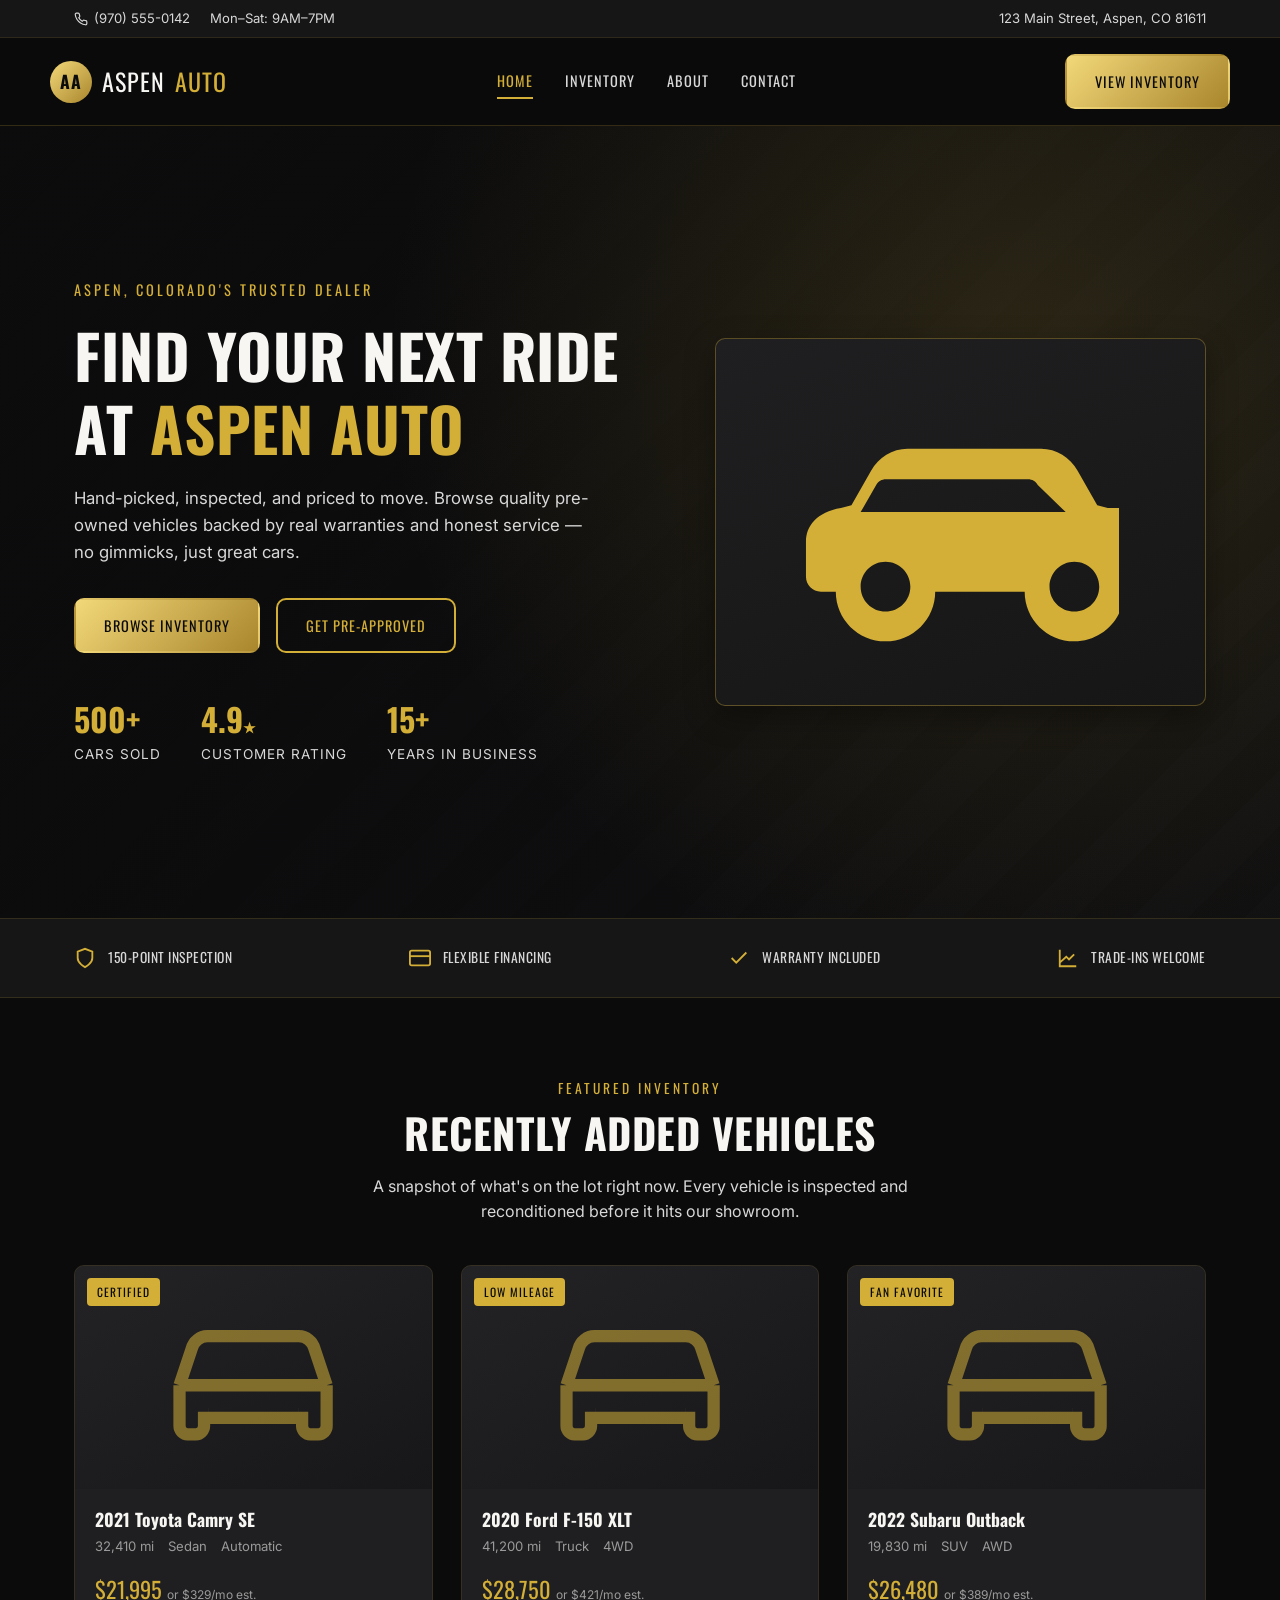
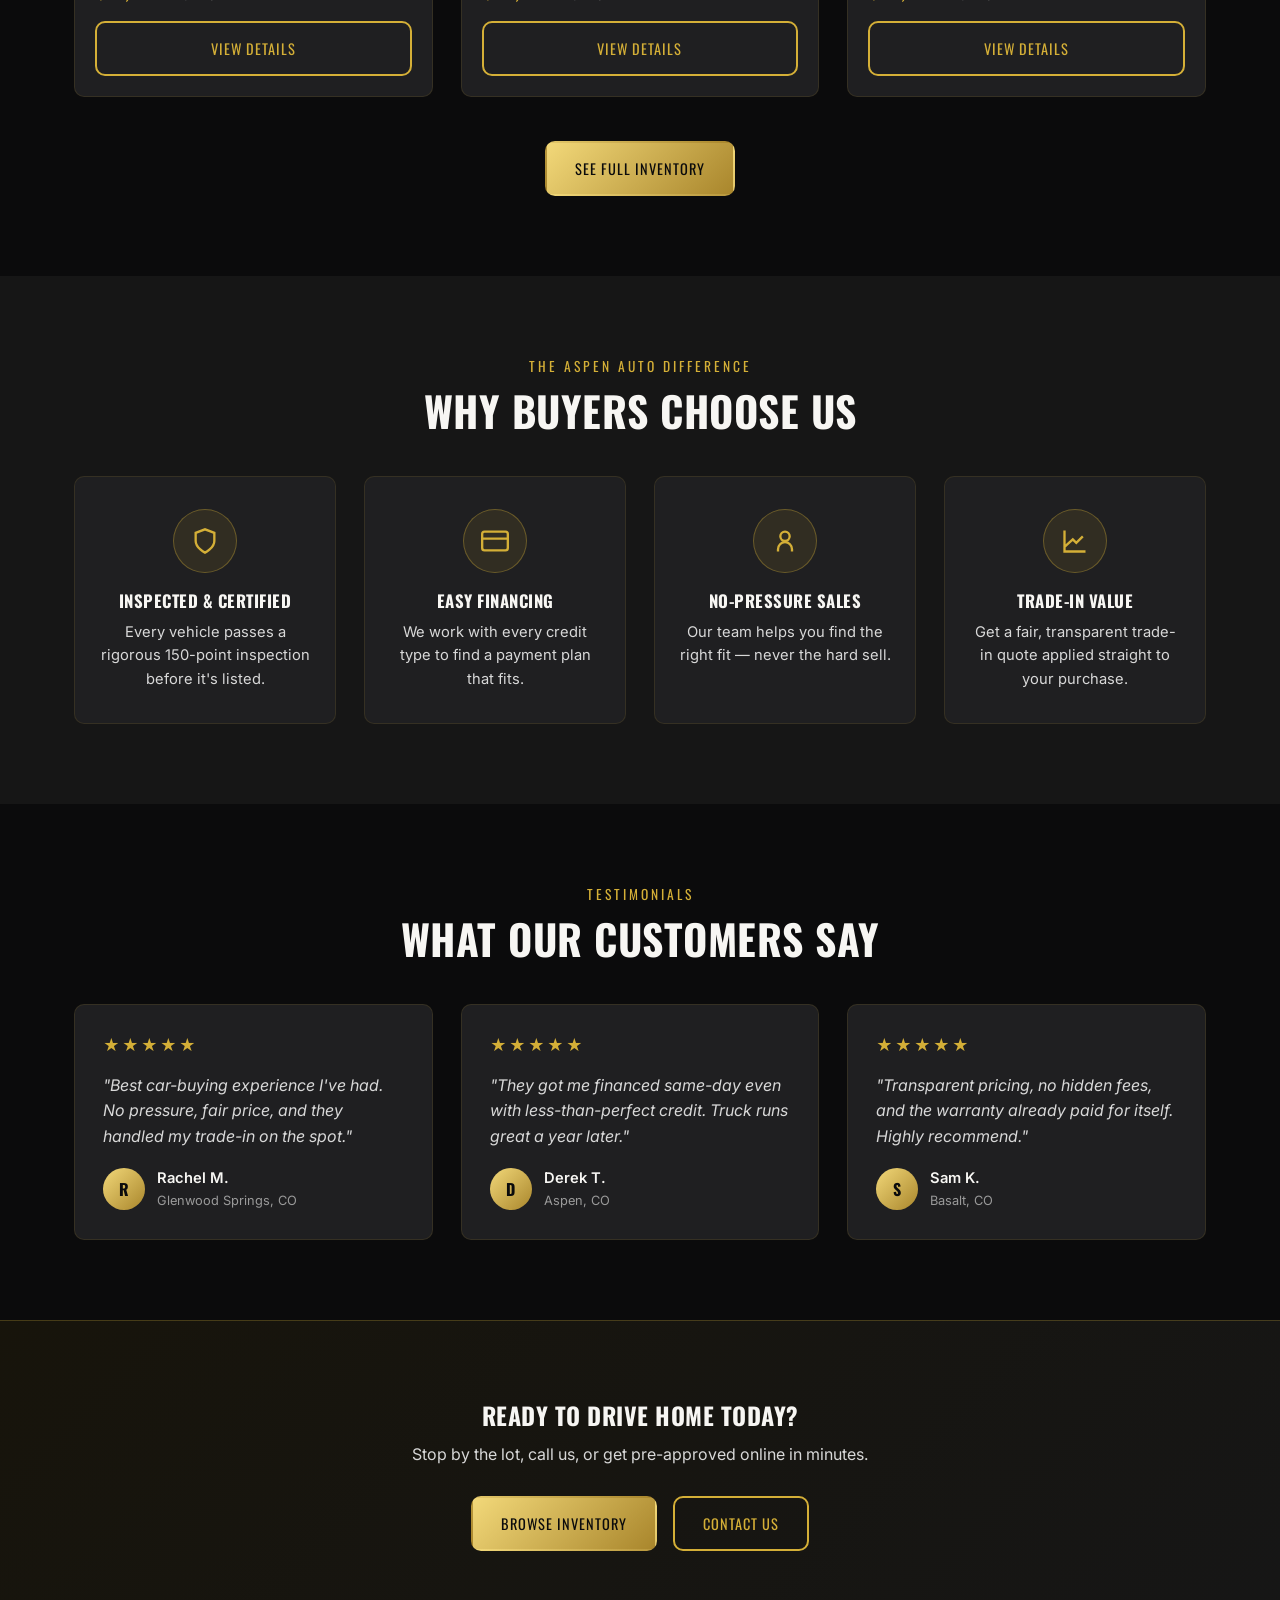
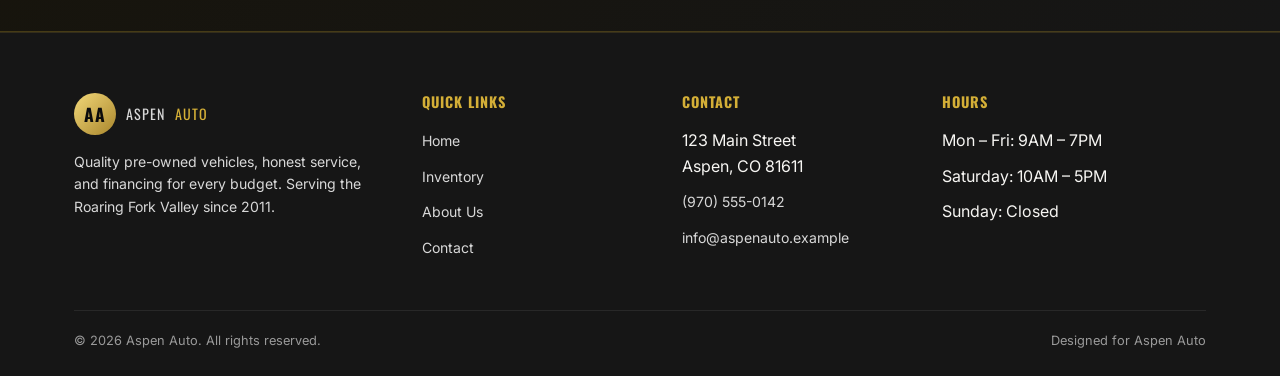
==== index.html @ 41bcc07f "Add Aspen Auto dealership website (black & gold theme) Static multi-page site (Home, Inventory, Abou" ====
<!DOCTYPE html>
<html lang="en">
<head>
  <meta charset="UTF-8">
  <meta name="viewport" content="width=device-width, initial-scale=1.0">
  <title>Aspen Auto | Quality Pre-Owned Vehicles</title>
  <meta name="description" content="Aspen Auto is your trusted source for quality pre-owned vehicles. Browse our inventory, get financed, and drive home today.">
  <link rel="preconnect" href="https://fonts.googleapis.com">
  <link href="https://fonts.googleapis.com/css2?family=Oswald:wght@500;600;700&family=Inter:wght@400;500;600&display=swap" rel="stylesheet">
  <link rel="stylesheet" href="css/style.css">
</head>
<body>

  <header class="site-header">
    <div class="top-bar">
      <div class="container">
        <div class="top-bar-links">
          <a href="tel:19705550142">
            <svg width="14" height="14" viewBox="0 0 24 24" fill="none" stroke="currentColor" stroke-width="2"><path d="M22 16.92v3a2 2 0 0 1-2.18 2 19.79 19.79 0 0 1-8.63-3.07 19.5 19.5 0 0 1-6-6 19.79 19.79 0 0 1-3.07-8.67A2 2 0 0 1 4.11 2h3a2 2 0 0 1 2 1.72c.127.96.361 1.903.7 2.81a2 2 0 0 1-.45 2.11L8.09 9.91a16 16 0 0 0 6 6l1.27-1.27a2 2 0 0 1 2.11-.45c.907.339 1.85.573 2.81.7A2 2 0 0 1 22 16.92z"/></svg>
            (970) 555-0142
          </a>
          <span>Mon–Sat: 9AM–7PM</span>
        </div>
        <div class="top-bar-links">
          <span>123 Main Street, Aspen, CO 81611</span>
        </div>
      </div>
    </div>

    <nav class="navbar container">
      <a href="index.html" class="logo">
        <span class="mark">AA</span>
        Aspen <span class="accent">Auto</span>
      </a>
      <ul class="nav-links">
        <li><a href="index.html">Home</a></li>
        <li><a href="inventory.html">Inventory</a></li>
        <li><a href="about.html">About</a></li>
        <li><a href="contact.html">Contact</a></li>
      </ul>
      <div class="nav-cta">
        <a href="inventory.html" class="btn btn-primary">View Inventory</a>
        <button class="nav-toggle" aria-label="Toggle navigation">
          <span></span><span></span><span></span>
        </button>
      </div>
    </nav>
  </header>

  <main>
    <!-- Hero -->
    <section class="hero">
      <div class="container">
        <div class="hero-copy">
          <span class="hero-eyebrow">Aspen, Colorado's Trusted Dealer</span>
          <h1>Find Your Next Ride <br>at <span class="accent">Aspen Auto</span></h1>
          <p>Hand-picked, inspected, and priced to move. Browse quality pre-owned vehicles backed by real warranties and honest service &mdash; no gimmicks, just great cars.</p>
          <div class="hero-actions">
            <a href="inventory.html" class="btn btn-primary">Browse Inventory</a>
            <a href="contact.html" class="btn btn-outline">Get Pre-Approved</a>
          </div>
          <div class="hero-stats">
            <div><strong>500+</strong><span>Cars Sold</span></div>
            <div><strong>4.9<span style="color:var(--gold)">&#9733;</span></strong><span>Customer Rating</span></div>
            <div><strong>15+</strong><span>Years in Business</span></div>
          </div>
        </div>
        <div class="hero-visual">
          <svg viewBox="0 0 512 512" fill="none" xmlns="http://www.w3.org/2000/svg">
            <path fill="currentColor" d="M493.7 233.5l-16.9-4.7-31.6-55.3C433.3 152.2 411 138 386.4 138H171.6c-24.6 0-46.9 14.2-58.8 35.5l-31.6 55.3-16.9 4.7C25.6 240 8 262.1 8 288v56c0 13.3 10.7 24 24 24h24c0 44.2 35.8 80 80 80s80-35.8 80-80h144c0 44.2 35.8 80 80 80s80-35.8 80-80h24c13.3 0 24-10.7 24-24v-56c0-25.9-17.6-48-42.3-54.5zM136 400c-22.1 0-40-17.9-40-40s17.9-40 40-40 40 17.9 40 40-17.9 40-40 40zm304 0c-22.1 0-40-17.9-40-40s17.9-40 40-40 40 17.9 40 40-17.9 40-40 40zm-14-160H96l25-43.8c3.2-5.6 9.1-9.1 15.6-9.1h228.9c6.5 0 12.4 3.5 15.6 9.1L426 240h0z"/>
          </svg>
        </div>
      </div>
    </section>

    <!-- Trust strip -->
    <div class="trust-strip">
      <div class="container">
        <div class="trust-item">
          <svg viewBox="0 0 24 24" fill="none" stroke="currentColor" stroke-width="2"><path d="M12 22s8-4 8-10V5l-8-3-8 3v7c0 6 8 10 8 10z"/></svg>
          150-Point Inspection
        </div>
        <div class="trust-item">
          <svg viewBox="0 0 24 24" fill="none" stroke="currentColor" stroke-width="2"><rect x="1" y="4" width="22" height="16" rx="2"/><line x1="1" y1="10" x2="23" y2="10"/></svg>
          Flexible Financing
        </div>
        <div class="trust-item">
          <svg viewBox="0 0 24 24" fill="none" stroke="currentColor" stroke-width="2"><path d="M20 6L9 17l-5-5"/></svg>
          Warranty Included
        </div>
        <div class="trust-item">
          <svg viewBox="0 0 24 24" fill="none" stroke="currentColor" stroke-width="2"><path d="M3 3v18h18M18.7 8l-5.6 5.6-3-3L3 17"/></svg>
          Trade-Ins Welcome
        </div>
      </div>
    </div>

    <!-- Featured Vehicles -->
    <section>
      <div class="container">
        <div class="section-header">
          <span class="section-label">Featured Inventory</span>
          <h2 class="section-heading">Recently Added Vehicles</h2>
          <p class="section-sub" style="margin-left:auto;margin-right:auto;">A snapshot of what's on the lot right now. Every vehicle is inspected and reconditioned before it hits our showroom.</p>
        </div>

        <div class="grid grid-3">
          <div class="card">
            <div class="vehicle-photo">
              <span class="badge">Certified</span>
              <svg viewBox="0 0 24 24" fill="none" stroke="currentColor" stroke-width="1.5"><path d="M3 13l1.5-4.5A2 2 0 0 1 6.4 7h11.2a2 2 0 0 1 1.9 1.5L21 13M3 13v5a1 1 0 0 0 1 1h1a1 1 0 0 0 1-1v-1h12v1a1 1 0 0 0 1 1h1a1 1 0 0 0 1-1v-5M3 13h18M6.5 16.5h.01M17.5 16.5h.01"/></svg>
            </div>
            <div class="vehicle-info">
              <h3>2021 Toyota Camry SE</h3>
              <div class="vehicle-meta"><span>32,410 mi</span><span>Sedan</span><span>Automatic</span></div>
              <div class="vehicle-price">$21,995 <span>or $329/mo est.</span></div>
              <a href="inventory.html" class="btn btn-outline btn-block">View Details</a>
            </div>
          </div>

          <div class="card">
            <div class="vehicle-photo">
              <span class="badge">Low Mileage</span>
              <svg viewBox="0 0 24 24" fill="none" stroke="currentColor" stroke-width="1.5"><path d="M3 13l1.5-4.5A2 2 0 0 1 6.4 7h11.2a2 2 0 0 1 1.9 1.5L21 13M3 13v5a1 1 0 0 0 1 1h1a1 1 0 0 0 1-1v-1h12v1a1 1 0 0 0 1 1h1a1 1 0 0 0 1-1v-5M3 13h18M6.5 16.5h.01M17.5 16.5h.01"/></svg>
            </div>
            <div class="vehicle-info">
              <h3>2020 Ford F-150 XLT</h3>
              <div class="vehicle-meta"><span>41,200 mi</span><span>Truck</span><span>4WD</span></div>
              <div class="vehicle-price">$28,750 <span>or $421/mo est.</span></div>
              <a href="inventory.html" class="btn btn-outline btn-block">View Details</a>
            </div>
          </div>

          <div class="card">
            <div class="vehicle-photo">
              <span class="badge">Fan Favorite</span>
              <svg viewBox="0 0 24 24" fill="none" stroke="currentColor" stroke-width="1.5"><path d="M3 13l1.5-4.5A2 2 0 0 1 6.4 7h11.2a2 2 0 0 1 1.9 1.5L21 13M3 13v5a1 1 0 0 0 1 1h1a1 1 0 0 0 1-1v-1h12v1a1 1 0 0 0 1 1h1a1 1 0 0 0 1-1v-5M3 13h18M6.5 16.5h.01M17.5 16.5h.01"/></svg>
            </div>
            <div class="vehicle-info">
              <h3>2022 Subaru Outback</h3>
              <div class="vehicle-meta"><span>19,830 mi</span><span>SUV</span><span>AWD</span></div>
              <div class="vehicle-price">$26,480 <span>or $389/mo est.</span></div>
              <a href="inventory.html" class="btn btn-outline btn-block">View Details</a>
            </div>
          </div>
        </div>

        <div style="text-align:center; margin-top:44px;">
          <a href="inventory.html" class="btn btn-primary">See Full Inventory</a>
        </div>
      </div>
    </section>

    <!-- Why choose us -->
    <section class="bg-alt">
      <div class="container">
        <div class="section-header">
          <span class="section-label">The Aspen Auto Difference</span>
          <h2 class="section-heading">Why Buyers Choose Us</h2>
        </div>

        <div class="grid grid-4">
          <div class="card feature-card">
            <div class="feature-icon">
              <svg viewBox="0 0 24 24" fill="none" stroke="currentColor" stroke-width="2"><path d="M12 22s8-4 8-10V5l-8-3-8 3v7c0 6 8 10 8 10z"/></svg>
            </div>
            <h3>Inspected &amp; Certified</h3>
            <p>Every vehicle passes a rigorous 150-point inspection before it's listed.</p>
          </div>
          <div class="card feature-card">
            <div class="feature-icon">
              <svg viewBox="0 0 24 24" fill="none" stroke="currentColor" stroke-width="2"><rect x="1" y="4" width="22" height="16" rx="2"/><line x1="1" y1="10" x2="23" y2="10"/></svg>
            </div>
            <h3>Easy Financing</h3>
            <p>We work with every credit type to find a payment plan that fits.</p>
          </div>
          <div class="card feature-card">
            <div class="feature-icon">
              <svg viewBox="0 0 24 24" fill="none" stroke="currentColor" stroke-width="2"><circle cx="12" cy="8" r="4"/><path d="M6 21v-2a6 6 0 0 1 12 0v2"/></svg>
            </div>
            <h3>No-Pressure Sales</h3>
            <p>Our team helps you find the right fit &mdash; never the hard sell.</p>
          </div>
          <div class="card feature-card">
            <div class="feature-icon">
              <svg viewBox="0 0 24 24" fill="none" stroke="currentColor" stroke-width="2"><path d="M3 3v18h18M18.7 8l-5.6 5.6-3-3L3 17"/></svg>
            </div>
            <h3>Trade-In Value</h3>
            <p>Get a fair, transparent trade-in quote applied straight to your purchase.</p>
          </div>
        </div>
      </div>
    </section>

    <!-- Testimonials -->
    <section>
      <div class="container">
        <div class="section-header">
          <span class="section-label">Testimonials</span>
          <h2 class="section-heading">What Our Customers Say</h2>
        </div>

        <div class="grid grid-3">
          <div class="card testimonial-card">
            <div class="stars">&#9733;&#9733;&#9733;&#9733;&#9733;</div>
            <p class="quote">"Best car-buying experience I've had. No pressure, fair price, and they handled my trade-in on the spot."</p>
            <div class="testimonial-author">
              <div class="author-avatar">R</div>
              <div><div class="author-name">Rachel M.</div><div class="author-role">Glenwood Springs, CO</div></div>
            </div>
          </div>
          <div class="card testimonial-card">
            <div class="stars">&#9733;&#9733;&#9733;&#9733;&#9733;</div>
            <p class="quote">"They got me financed same-day even with less-than-perfect credit. Truck runs great a year later."</p>
            <div class="testimonial-author">
              <div class="author-avatar">D</div>
              <div><div class="author-name">Derek T.</div><div class="author-role">Aspen, CO</div></div>
            </div>
          </div>
          <div class="card testimonial-card">
            <div class="stars">&#9733;&#9733;&#9733;&#9733;&#9733;</div>
            <p class="quote">"Transparent pricing, no hidden fees, and the warranty already paid for itself. Highly recommend."</p>
            <div class="testimonial-author">
              <div class="author-avatar">S</div>
              <div><div class="author-name">Sam K.</div><div class="author-role">Basalt, CO</div></div>
            </div>
          </div>
        </div>
      </div>
    </section>

    <!-- CTA banner -->
    <section class="cta-banner">
      <div class="container">
        <h2>Ready to Drive Home Today?</h2>
        <p>Stop by the lot, call us, or get pre-approved online in minutes.</p>
        <div class="cta-actions">
          <a href="inventory.html" class="btn btn-primary">Browse Inventory</a>
          <a href="contact.html" class="btn btn-outline">Contact Us</a>
        </div>
      </div>
    </section>
  </main>

  <footer class="site-footer">
    <div class="container">
      <div class="footer-grid">
        <div class="footer-col">
          <a href="index.html" class="logo" style="margin-bottom:16px;">
            <span class="mark">AA</span> Aspen <span class="accent">Auto</span>
          </a>
          <p>Quality pre-owned vehicles, honest service, and financing for every budget. Serving the Roaring Fork Valley since 2011.</p>
        </div>
        <div class="footer-col">
          <h4>Quick Links</h4>
          <ul>
            <li><a href="index.html">Home</a></li>
            <li><a href="inventory.html">Inventory</a></li>
            <li><a href="about.html">About Us</a></li>
            <li><a href="contact.html">Contact</a></li>
          </ul>
        </div>
        <div class="footer-col">
          <h4>Contact</h4>
          <ul>
            <li>123 Main Street<br>Aspen, CO 81611</li>
            <li><a href="tel:19705550142">(970) 555-0142</a></li>
            <li><a href="mailto:info@aspenauto.example">info@aspenauto.example</a></li>
          </ul>
        </div>
        <div class="footer-col">
          <h4>Hours</h4>
          <ul>
            <li>Mon &ndash; Fri: 9AM &ndash; 7PM</li>
            <li>Saturday: 10AM &ndash; 5PM</li>
            <li>Sunday: Closed</li>
          </ul>
        </div>
      </div>
      <div class="footer-bottom">
        <span>&copy; <span id="year"></span> Aspen Auto. All rights reserved.</span>
        <span>Designed for Aspen Auto</span>
      </div>
    </div>
  </footer>

  <script src="js/main.js"></script>
</body>
</html>
---- css/style.css ----
/* ===== Aspen Auto — Global Styles ===== */

:root {
  --black: #0b0b0c;
  --black-soft: #161616;
  --charcoal: #1f1f21;
  --gold: #d4af37;
  --gold-light: #f2d879;
  --gold-dark: #a9862c;
  --white: #f7f6f3;
  --gray: #9a9a9a;
  --gray-light: #d8d8d8;
  --success: #3fae5c;
  --danger: #d9534f;
  --radius: 10px;
  --shadow: 0 10px 30px rgba(0, 0, 0, 0.35);
  --max-width: 1180px;
  --font-heading: 'Oswald', 'Arial Narrow', sans-serif;
  --font-body: 'Inter', 'Segoe UI', Arial, sans-serif;
}

* { box-sizing: border-box; margin: 0; padding: 0; }

html { scroll-behavior: smooth; }

body {
  font-family: var(--font-body);
  background: var(--black);
  color: var(--white);
  line-height: 1.6;
  overflow-x: hidden;
}

img { max-width: 100%; display: block; }

a { color: inherit; text-decoration: none; }

ul { list-style: none; }

.container {
  width: 100%;
  max-width: var(--max-width);
  margin: 0 auto;
  padding: 0 24px;
}

h1, h2, h3, h4 {
  font-family: var(--font-heading);
  text-transform: uppercase;
  letter-spacing: 0.5px;
  line-height: 1.2;
}

.section-label {
  color: var(--gold);
  font-family: var(--font-heading);
  letter-spacing: 3px;
  text-transform: uppercase;
  font-size: 0.85rem;
  display: block;
  margin-bottom: 8px;
}

.section-heading {
  font-size: clamp(1.8rem, 3.5vw, 2.6rem);
  margin-bottom: 16px;
}

.section-sub {
  color: var(--gray-light);
  max-width: 640px;
  margin-bottom: 40px;
}

.section-header {
  text-align: center;
  margin: 0 auto 40px;
}

.section-header .section-sub { margin-left: auto; margin-right: auto; }

section { padding: 80px 0; }

.bg-alt { background: var(--black-soft); }

/* ===== Buttons ===== */

.btn {
  display: inline-flex;
  align-items: center;
  justify-content: center;
  gap: 8px;
  padding: 14px 28px;
  border-radius: var(--radius);
  font-family: var(--font-heading);
  font-size: 0.9rem;
  letter-spacing: 1px;
  text-transform: uppercase;
  border: 2px solid transparent;
  cursor: pointer;
  transition: all 0.25s ease;
}

.btn-primary {
  background: linear-gradient(135deg, var(--gold-light), var(--gold-dark));
  color: var(--black);
}
.btn-primary:hover {
  transform: translateY(-2px);
  box-shadow: 0 8px 20px rgba(212, 175, 55, 0.35);
}

.btn-outline {
  background: transparent;
  border-color: var(--gold);
  color: var(--gold);
}
.btn-outline:hover {
  background: var(--gold);
  color: var(--black);
}

.btn-block { width: 100%; }

/* ===== Header / Nav ===== */

.site-header {
  position: sticky;
  top: 0;
  z-index: 100;
  background: rgba(11, 11, 12, 0.92);
  backdrop-filter: blur(8px);
  border-bottom: 1px solid rgba(212, 175, 55, 0.2);
}

.top-bar {
  background: var(--black-soft);
  font-size: 0.82rem;
  color: var(--gray-light);
  border-bottom: 1px solid rgba(212, 175, 55, 0.12);
}

.top-bar .container {
  display: flex;
  justify-content: space-between;
  align-items: center;
  padding-top: 8px;
  padding-bottom: 8px;
  flex-wrap: wrap;
  gap: 8px;
}

.top-bar a:hover { color: var(--gold); }

.top-bar-links { display: flex; gap: 20px; }
.top-bar-links span, .top-bar-links a { display: inline-flex; align-items: center; gap: 6px; }

.navbar {
  display: flex;
  align-items: center;
  justify-content: space-between;
  padding: 16px 0;
}

.logo {
  display: flex;
  align-items: center;
  gap: 10px;
  font-family: var(--font-heading);
  font-size: 1.5rem;
  letter-spacing: 1px;
  text-transform: uppercase;
  color: var(--white);
}

.logo .mark {
  width: 42px;
  height: 42px;
  border-radius: 50%;
  background: linear-gradient(135deg, var(--gold-light), var(--gold-dark));
  display: flex;
  align-items: center;
  justify-content: center;
  color: var(--black);
  font-weight: 700;
  font-size: 1.1rem;
}

.logo span.accent { color: var(--gold); }

.nav-links {
  display: flex;
  align-items: center;
  gap: 32px;
}

.nav-links a {
  font-family: var(--font-heading);
  font-size: 0.9rem;
  letter-spacing: 1px;
  text-transform: uppercase;
  color: var(--gray-light);
  position: relative;
  padding: 4px 0;
}

.nav-links a::after {
  content: '';
  position: absolute;
  left: 0;
  bottom: -4px;
  height: 2px;
  width: 0;
  background: var(--gold);
  transition: width 0.25s ease;
}

.nav-links a:hover,
.nav-links a.active {
  color: var(--gold);
}

.nav-links a:hover::after,
.nav-links a.active::after {
  width: 100%;
}

.nav-cta { display: flex; align-items: center; gap: 16px; }

.nav-toggle {
  display: none;
  flex-direction: column;
  gap: 5px;
  background: none;
  border: none;
  cursor: pointer;
  padding: 6px;
}

.nav-toggle span {
  width: 26px;
  height: 2px;
  background: var(--gold);
  display: block;
  transition: 0.25s ease;
}

/* ===== Hero ===== */

.hero {
  position: relative;
  min-height: 88vh;
  display: flex;
  align-items: center;
  background:
    linear-gradient(120deg, rgba(11,11,12,0.92) 30%, rgba(11,11,12,0.55) 100%),
    repeating-linear-gradient(135deg, #17171a 0 40px, #131315 40px 80px);
  overflow: hidden;
}

.hero::before {
  content: '';
  position: absolute;
  inset: 0;
  background: radial-gradient(circle at 80% 30%, rgba(212,175,55,0.15), transparent 55%);
}

.hero .container {
  position: relative;
  z-index: 2;
  display: grid;
  grid-template-columns: 1.1fr 0.9fr;
  gap: 40px;
  align-items: center;
}

.hero-eyebrow {
  color: var(--gold);
  font-family: var(--font-heading);
  letter-spacing: 3px;
  text-transform: uppercase;
  font-size: 0.9rem;
  margin-bottom: 18px;
  display: inline-block;
}

.hero h1 {
  font-size: clamp(2.4rem, 5vw, 3.8rem);
  margin-bottom: 20px;
}

.hero h1 .accent { color: var(--gold); }

.hero p {
  color: var(--gray-light);
  font-size: 1.05rem;
  max-width: 520px;
  margin-bottom: 32px;
}

.hero-actions { display: flex; gap: 16px; flex-wrap: wrap; margin-bottom: 40px; }

.hero-stats {
  display: flex;
  gap: 40px;
  flex-wrap: wrap;
}

.hero-stats div { display: flex; flex-direction: column; }

.hero-stats strong {
  font-family: var(--font-heading);
  font-size: 2rem;
  color: var(--gold);
}

.hero-stats span { color: var(--gray-light); font-size: 0.85rem; text-transform: uppercase; letter-spacing: 1px; }

.hero-visual {
  position: relative;
  aspect-ratio: 4 / 3;
  border-radius: var(--radius);
  border: 1px solid rgba(212,175,55,0.35);
  background: linear-gradient(160deg, var(--charcoal), var(--black-soft));
  display: flex;
  align-items: center;
  justify-content: center;
  box-shadow: var(--shadow);
}

.hero-visual svg { width: 65%; color: var(--gold); }

/* ===== Trust strip ===== */

.trust-strip {
  border-top: 1px solid rgba(212,175,55,0.15);
  border-bottom: 1px solid rgba(212,175,55,0.15);
  padding: 28px 0;
  background: var(--black-soft);
}

.trust-strip .container {
  display: flex;
  justify-content: space-between;
  flex-wrap: wrap;
  gap: 20px;
}

.trust-item {
  display: flex;
  align-items: center;
  gap: 12px;
  color: var(--gray-light);
  font-family: var(--font-heading);
  letter-spacing: 0.5px;
  text-transform: uppercase;
  font-size: 0.85rem;
}

.trust-item svg { width: 22px; height: 22px; color: var(--gold); flex-shrink: 0; }

/* ===== Cards / Grid ===== */

.grid {
  display: grid;
  gap: 28px;
}

.grid-3 { grid-template-columns: repeat(3, 1fr); }
.grid-4 { grid-template-columns: repeat(4, 1fr); }

.card {
  background: var(--charcoal);
  border-radius: var(--radius);
  overflow: hidden;
  border: 1px solid rgba(212,175,55,0.12);
  transition: transform 0.25s ease, box-shadow 0.25s ease, border-color 0.25s ease;
}

.card:hover {
  transform: translateY(-6px);
  box-shadow: var(--shadow);
  border-color: rgba(212,175,55,0.4);
}

/* Vehicle card */

.vehicle-photo {
  aspect-ratio: 16 / 10;
  background: linear-gradient(150deg, #232326, #17171a);
  display: flex;
  align-items: center;
  justify-content: center;
  position: relative;
}

.vehicle-photo svg { width: 55%; color: rgba(212, 175, 55, 0.55); }

.badge {
  position: absolute;
  top: 12px;
  left: 12px;
  background: var(--gold);
  color: var(--black);
  font-family: var(--font-heading);
  font-size: 0.72rem;
  letter-spacing: 1px;
  text-transform: uppercase;
  padding: 5px 10px;
  border-radius: 4px;
}

.vehicle-info { padding: 20px; }

.vehicle-info h3 {
  font-size: 1.1rem;
  margin-bottom: 6px;
  text-transform: none;
  letter-spacing: 0;
}

.vehicle-meta {
  display: flex;
  gap: 14px;
  flex-wrap: wrap;
  color: var(--gray);
  font-size: 0.82rem;
  margin-bottom: 14px;
}

.vehicle-price {
  font-family: var(--font-heading);
  color: var(--gold);
  font-size: 1.4rem;
  margin-bottom: 14px;
}

.vehicle-price span {
  color: var(--gray);
  font-size: 0.75rem;
  font-family: var(--font-body);
  text-transform: none;
  letter-spacing: 0;
}

/* Feature card */

.feature-card {
  text-align: center;
  padding: 32px 24px;
}

.feature-icon {
  width: 64px;
  height: 64px;
  margin: 0 auto 18px;
  border-radius: 50%;
  background: rgba(212, 175, 55, 0.1);
  border: 1px solid rgba(212, 175, 55, 0.35);
  display: flex;
  align-items: center;
  justify-content: center;
}

.feature-icon svg { width: 28px; height: 28px; color: var(--gold); }

.feature-card h3 { font-size: 1.05rem; margin-bottom: 10px; }
.feature-card p { color: var(--gray-light); font-size: 0.92rem; }

/* Testimonials */

.testimonial-card { padding: 28px; }
.stars { color: var(--gold); margin-bottom: 14px; letter-spacing: 2px; }
.testimonial-card p.quote { color: var(--gray-light); margin-bottom: 18px; font-style: italic; }
.testimonial-author { display: flex; align-items: center; gap: 12px; }
.author-avatar {
  width: 42px; height: 42px; border-radius: 50%;
  background: linear-gradient(135deg, var(--gold-light), var(--gold-dark));
  display: flex; align-items: center; justify-content: center;
  color: var(--black); font-family: var(--font-heading); font-weight: 700;
}
.author-name { font-weight: 600; font-size: 0.92rem; }
.author-role { color: var(--gray); font-size: 0.8rem; }

/* ===== CTA banner ===== */

.cta-banner {
  background: linear-gradient(135deg, #17140b, var(--black-soft));
  border-top: 1px solid rgba(212,175,55,0.25);
  border-bottom: 1px solid rgba(212,175,55,0.25);
  text-align: center;
}

.cta-banner h2 { margin-bottom: 12px; }
.cta-banner p { color: var(--gray-light); margin-bottom: 28px; }
.cta-actions { display: flex; justify-content: center; gap: 16px; flex-wrap: wrap; }

/* ===== Page header (interior pages) ===== */

.page-header {
  padding: 60px 0 40px;
  background: linear-gradient(120deg, rgba(11,11,12,0.95), rgba(23,20,11,0.85)),
    repeating-linear-gradient(135deg, #17171a 0 40px, #131315 40px 80px);
  border-bottom: 1px solid rgba(212,175,55,0.2);
  text-align: center;
}

.breadcrumb { color: var(--gray); font-size: 0.85rem; margin-top: 10px; }
.breadcrumb a:hover { color: var(--gold); }
.breadcrumb .sep { margin: 0 6px; }

/* ===== Filter bar (inventory) ===== */

.filter-bar {
  background: var(--charcoal);
  border: 1px solid rgba(212,175,55,0.15);
  border-radius: var(--radius);
  padding: 22px;
  display: flex;
  gap: 18px;
  flex-wrap: wrap;
  align-items: flex-end;
  margin-bottom: 40px;
}

.filter-field { display: flex; flex-direction: column; gap: 6px; flex: 1; min-width: 160px; }
.filter-field label {
  font-family: var(--font-heading);
  font-size: 0.75rem;
  letter-spacing: 1px;
  text-transform: uppercase;
  color: var(--gray-light);
}

select, input, textarea {
  background: var(--black-soft);
  border: 1px solid rgba(212,175,55,0.25);
  color: var(--white);
  padding: 12px 14px;
  border-radius: 6px;
  font-family: var(--font-body);
  font-size: 0.92rem;
}

select:focus, input:focus, textarea:focus {
  outline: none;
  border-color: var(--gold);
}

.results-meta {
  display: flex;
  justify-content: space-between;
  align-items: center;
  margin-bottom: 24px;
  color: var(--gray-light);
  font-size: 0.9rem;
  flex-wrap: wrap;
  gap: 10px;
}

.no-results {
  text-align: center;
  padding: 60px 20px;
  color: var(--gray);
  display: none;
}

/* ===== About page ===== */

.about-grid {
  display: grid;
  grid-template-columns: 1fr 1fr;
  gap: 48px;
  align-items: center;
}

.about-visual {
  aspect-ratio: 4/3;
  background: linear-gradient(160deg, var(--charcoal), var(--black-soft));
  border: 1px solid rgba(212,175,55,0.25);
  border-radius: var(--radius);
  display: flex;
  align-items: center;
  justify-content: center;
}

.about-visual svg { width: 45%; color: var(--gold); }

.value-list { display: flex; flex-direction: column; gap: 18px; margin-top: 24px; }
.value-item { display: flex; gap: 16px; align-items: flex-start; }
.value-item svg { width: 24px; height: 24px; color: var(--gold); flex-shrink: 0; margin-top: 3px; }
.value-item h4 { font-size: 1rem; margin-bottom: 4px; text-transform: none; }
.value-item p { color: var(--gray-light); font-size: 0.92rem; }

.team-grid { margin-top: 20px; }
.team-card { padding: 26px; text-align: center; }
.team-avatar {
  width: 84px; height: 84px; border-radius: 50%; margin: 0 auto 16px;
  background: linear-gradient(135deg, var(--gold-light), var(--gold-dark));
  display: flex; align-items: center; justify-content: center;
  color: var(--black); font-family: var(--font-heading); font-size: 1.6rem; font-weight: 700;
}
.team-card h3 { font-size: 1rem; margin-bottom: 4px; text-transform: none; }
.team-role { color: var(--gold); font-size: 0.82rem; text-transform: uppercase; letter-spacing: 1px; margin-bottom: 10px; }
.team-card p { color: var(--gray-light); font-size: 0.88rem; }

/* ===== Contact page ===== */

.contact-grid {
  display: grid;
  grid-template-columns: 0.9fr 1.1fr;
  gap: 48px;
}

.contact-info-card {
  background: var(--charcoal);
  border: 1px solid rgba(212,175,55,0.15);
  border-radius: var(--radius);
  padding: 32px;
}

.contact-info-item {
  display: flex;
  gap: 16px;
  align-items: flex-start;
  margin-bottom: 26px;
}

.contact-info-item svg { width: 24px; height: 24px; color: var(--gold); flex-shrink: 0; margin-top: 2px; }
.contact-info-item h4 { font-size: 0.95rem; margin-bottom: 4px; text-transform: none; }
.contact-info-item p, .contact-info-item a { color: var(--gray-light); font-size: 0.9rem; }
.contact-info-item a:hover { color: var(--gold); }

.hours-table { width: 100%; margin-top: 8px; font-size: 0.88rem; }
.hours-table tr { border-bottom: 1px solid rgba(255,255,255,0.06); }
.hours-table td { padding: 6px 0; color: var(--gray-light); }
.hours-table td:last-child { text-align: right; color: var(--white); }

.social-row { display: flex; gap: 12px; margin-top: 20px; }
.social-row a {
  width: 38px; height: 38px; border-radius: 50%;
  border: 1px solid rgba(212,175,55,0.35);
  display: flex; align-items: center; justify-content: center;
  transition: 0.2s ease;
}
.social-row a:hover { background: var(--gold); border-color: var(--gold); }
.social-row a:hover svg { color: var(--black); }
.social-row svg { width: 16px; height: 16px; color: var(--gold); }

.contact-form-card {
  background: var(--charcoal);
  border: 1px solid rgba(212,175,55,0.15);
  border-radius: var(--radius);
  padding: 32px;
}

.form-row { display: grid; grid-template-columns: 1fr 1fr; gap: 18px; margin-bottom: 18px; }
.form-field { display: flex; flex-direction: column; gap: 6px; margin-bottom: 18px; }
.form-field label {
  font-family: var(--font-heading);
  font-size: 0.78rem;
  letter-spacing: 1px;
  text-transform: uppercase;
  color: var(--gray-light);
}

.form-status {
  display: none;
  margin-top: 16px;
  padding: 14px 16px;
  border-radius: 8px;
  font-size: 0.9rem;
}
.form-status.success { display: block; background: rgba(63,174,92,0.15); color: #7fdb98; border: 1px solid rgba(63,174,92,0.4); }
.form-status.error { display: block; background: rgba(217,83,79,0.15); color: #ef9490; border: 1px solid rgba(217,83,79,0.4); }

.map-embed {
  margin-top: 40px;
  aspect-ratio: 21/8;
  border-radius: var(--radius);
  overflow: hidden;
  border: 1px solid rgba(212,175,55,0.15);
}
.map-embed iframe { width: 100%; height: 100%; border: 0; filter: grayscale(0.3) invert(0.92) contrast(0.9); }

/* ===== Footer ===== */

.site-footer {
  background: var(--black-soft);
  border-top: 1px solid rgba(212,175,55,0.15);
  padding: 60px 0 24px;
}

.footer-grid {
  display: grid;
  grid-template-columns: 1.4fr 1fr 1fr 1.2fr;
  gap: 40px;
  margin-bottom: 40px;
}

.footer-col h4 {
  color: var(--gold);
  font-size: 0.9rem;
  margin-bottom: 18px;
  letter-spacing: 1px;
}

.footer-col p, .footer-col a { color: var(--gray-light); font-size: 0.88rem; }
.footer-col ul li { margin-bottom: 10px; }
.footer-col a:hover { color: var(--gold); }

.footer-bottom {
  border-top: 1px solid rgba(255,255,255,0.08);
  padding-top: 20px;
  display: flex;
  justify-content: space-between;
  flex-wrap: wrap;
  gap: 10px;
  color: var(--gray);
  font-size: 0.8rem;
}

/* ===== Responsive ===== */

@media (max-width: 960px) {
  .hero .container { grid-template-columns: 1fr; }
  .hero-visual { order: -1; max-width: 420px; margin: 0 auto; }
  .about-grid { grid-template-columns: 1fr; }
  .contact-grid { grid-template-columns: 1fr; }
  .footer-grid { grid-template-columns: 1fr 1fr; }
  .grid-3 { grid-template-columns: repeat(2, 1fr); }
  .grid-4 { grid-template-columns: repeat(2, 1fr); }
}

@media (max-width: 720px) {
  .nav-links, .nav-cta .btn { display: none; }
  .nav-toggle { display: flex; }
  .top-bar-links { gap: 12px; }
  .form-row { grid-template-columns: 1fr; }
  .grid-3, .grid-4 { grid-template-columns: 1fr; }
  .hero-stats { gap: 24px; }
  .footer-grid { grid-template-columns: 1fr; gap: 28px; }

  .navbar.open .nav-links {
    display: flex;
    position: absolute;
    top: 100%;
    left: 0;
    right: 0;
    background: var(--black-soft);
    flex-direction: column;
    padding: 20px 24px;
    border-bottom: 1px solid rgba(212,175,55,0.2);
    gap: 18px;
  }
}
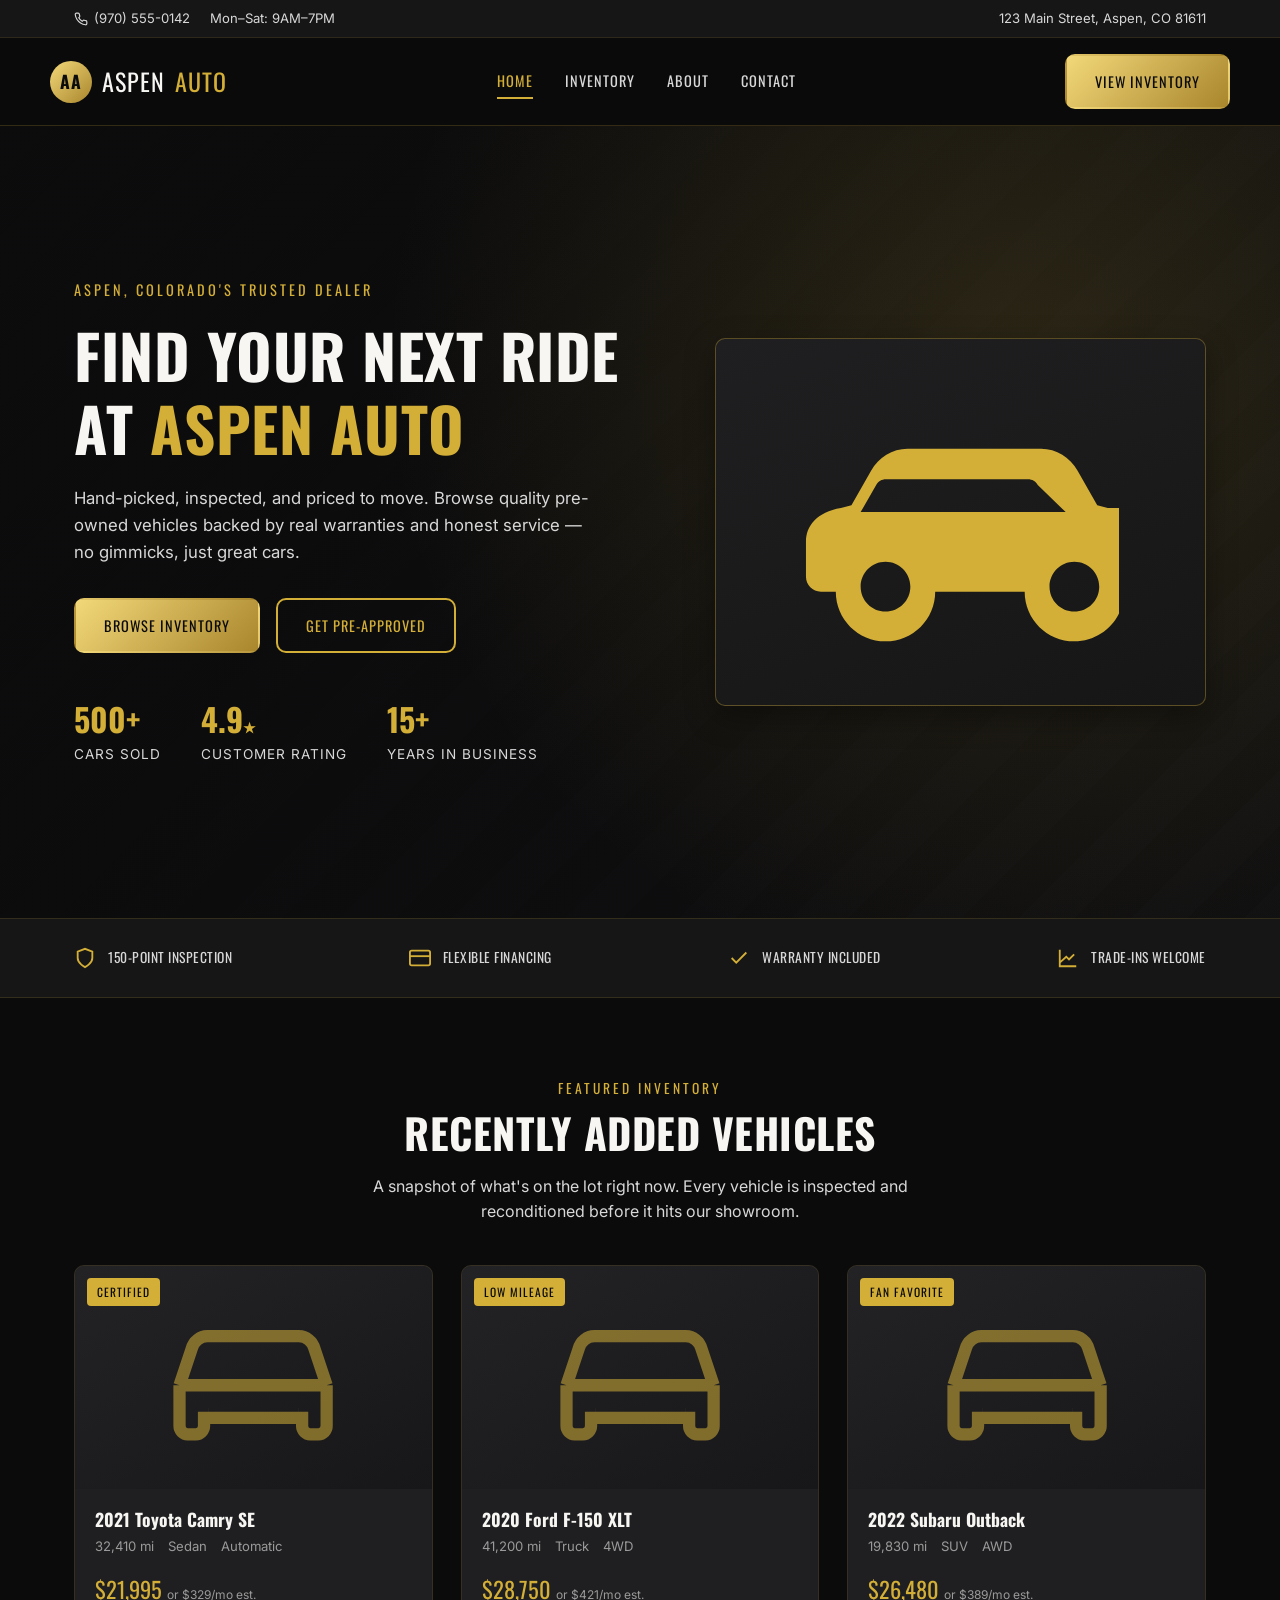
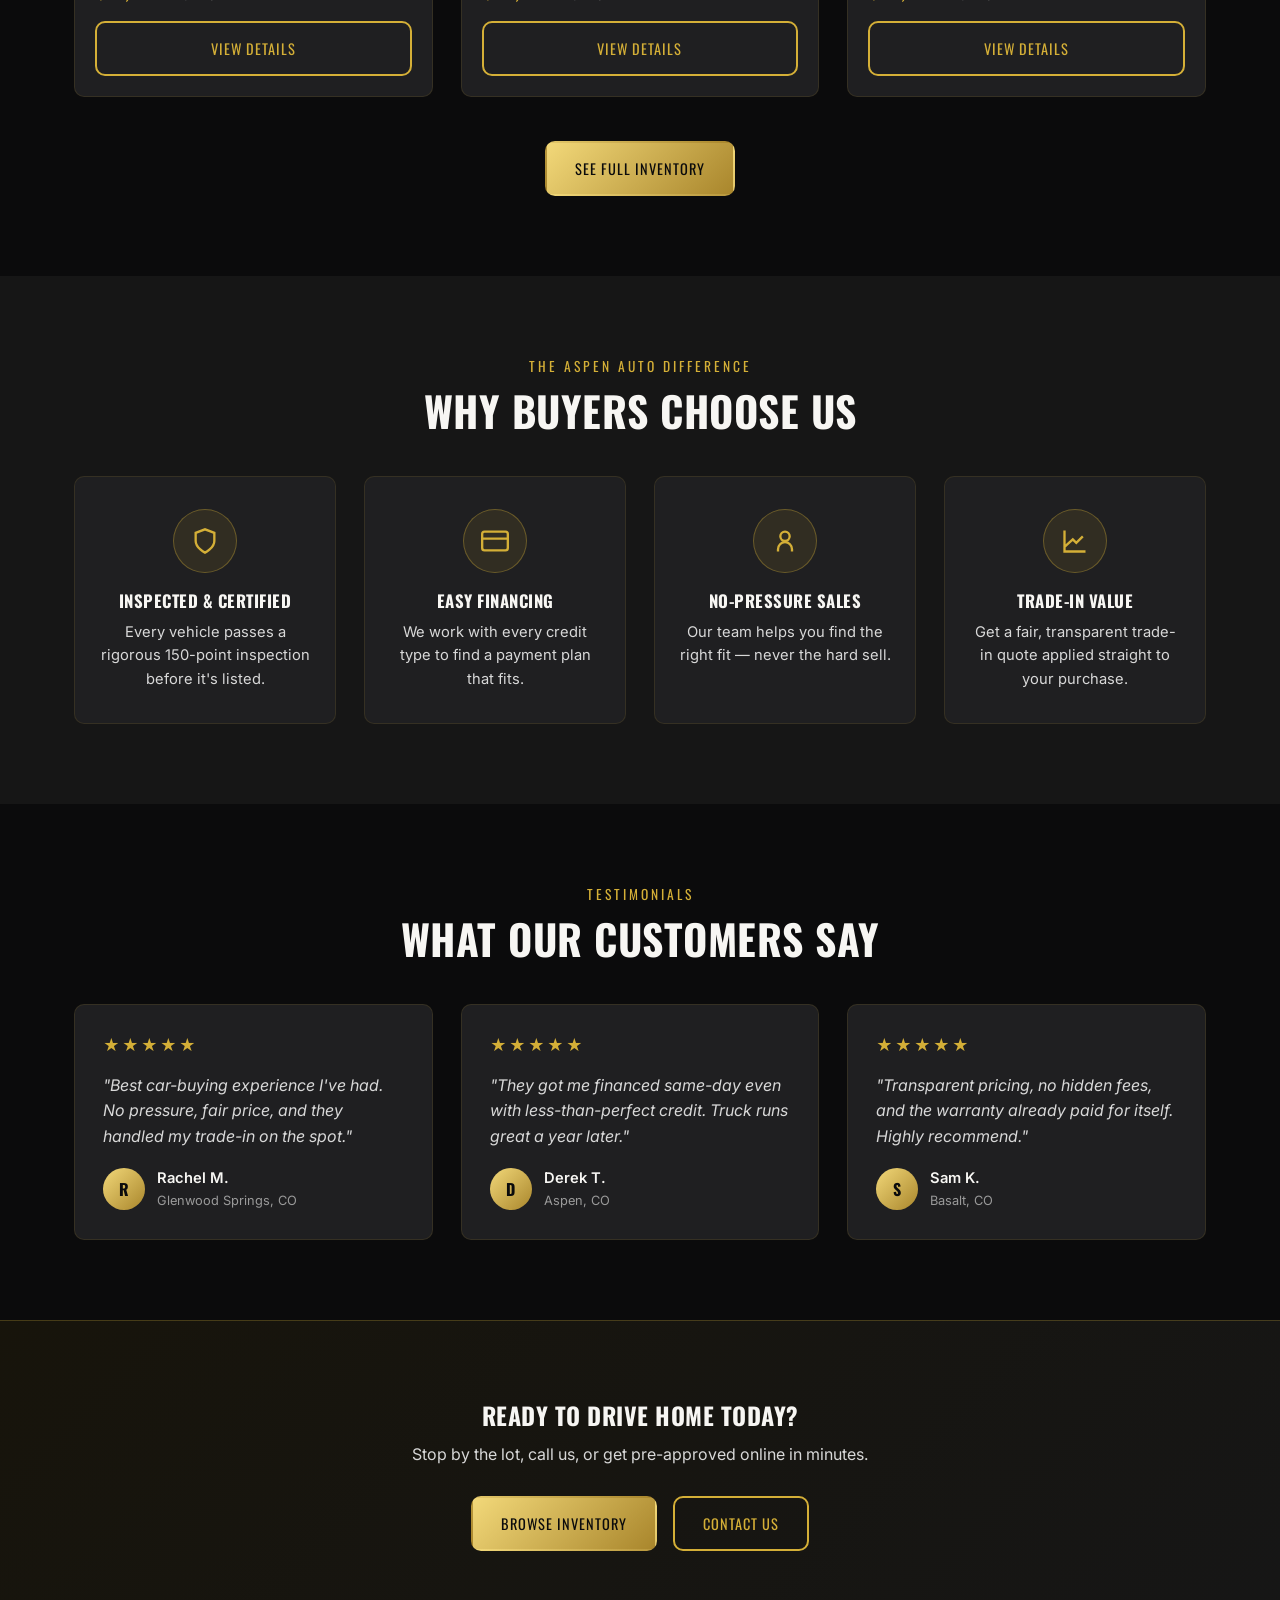
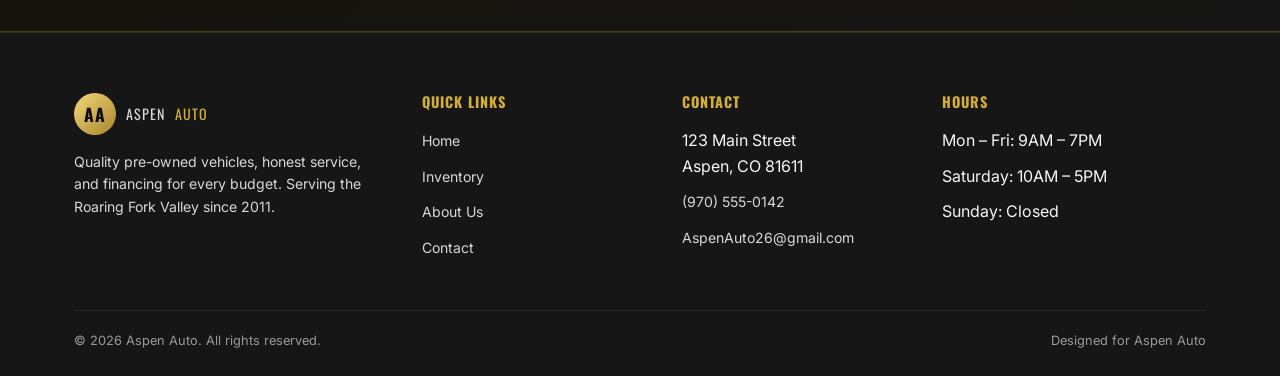
==== commit fb737631: "Use real AspenAuto26@gmail.com for contact email and form delivery Co-Authored-By: Claude Sonnet 5 <" ====
--- a/index.html
+++ b/index.html
@@ -265,7 +265,7 @@
           <ul>
             <li>123 Main Street<br>Aspen, CO 81611</li>
             <li><a href="tel:19705550142">(970) 555-0142</a></li>
-            <li><a href="mailto:info@aspenauto.example">info@aspenauto.example</a></li>
+            <li><a href="mailto:AspenAuto26@gmail.com">AspenAuto26@gmail.com</a></li>
           </ul>
         </div>
         <div class="footer-col">
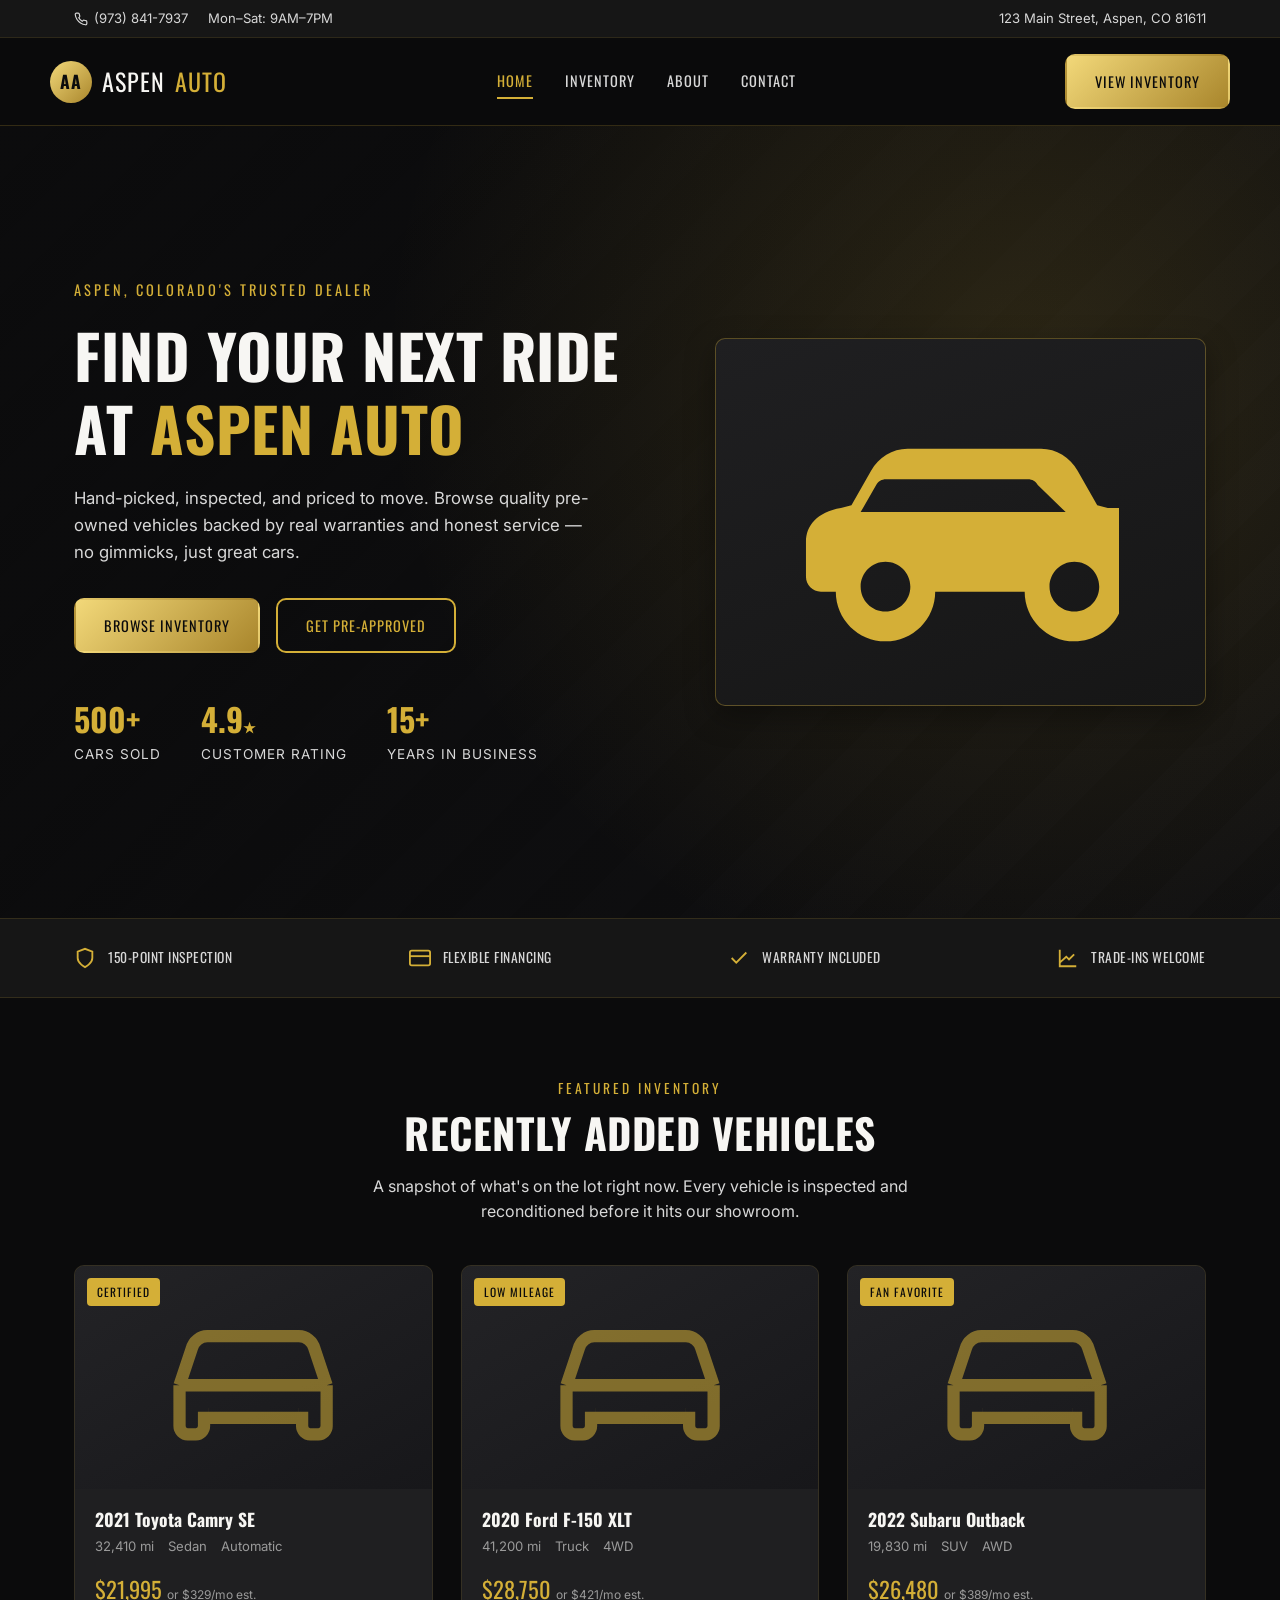
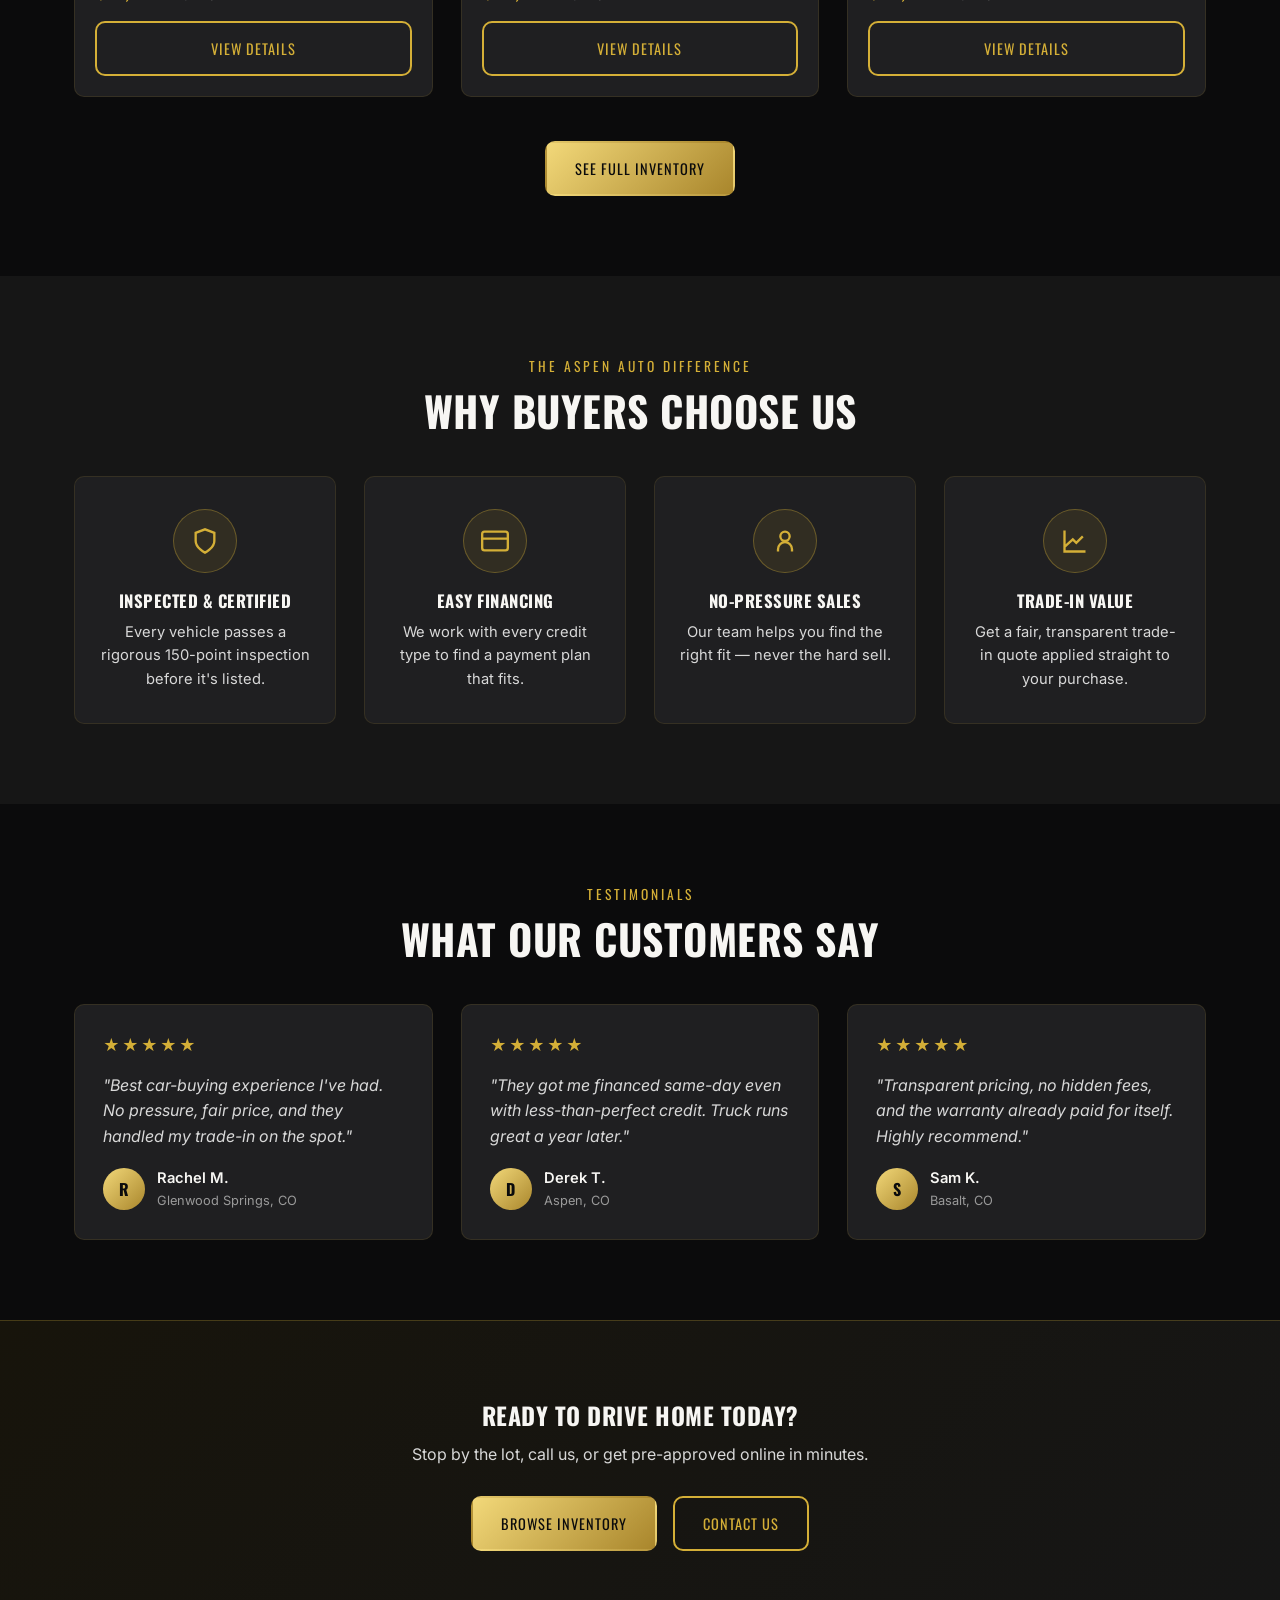
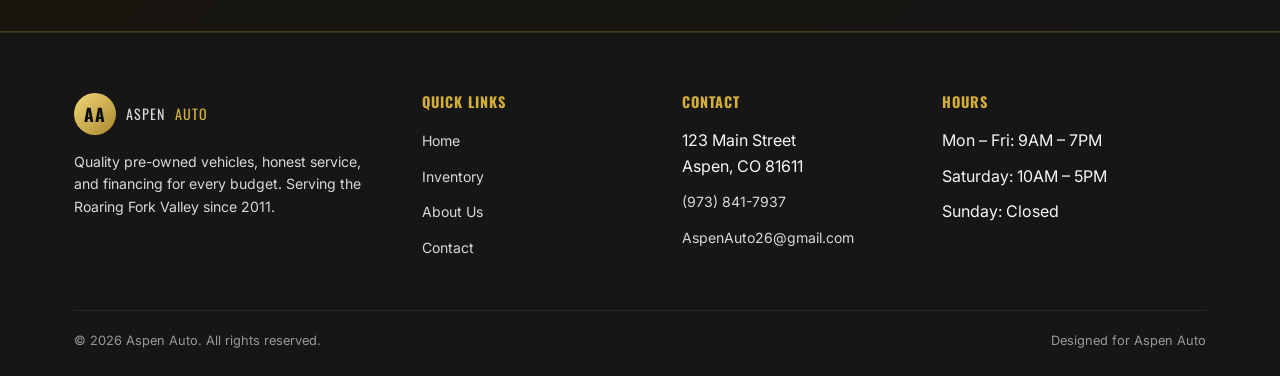
==== commit edd2ee93: "Use real main phone number (973) 841-7937 site-wide Replaces the placeholder (970) 555-0142 in the h" ====
--- a/index.html
+++ b/index.html
@@ -15,9 +15,9 @@
     <div class="top-bar">
       <div class="container">
         <div class="top-bar-links">
-          <a href="tel:19705550142">
+          <a href="tel:19738417937">
             <svg width="14" height="14" viewBox="0 0 24 24" fill="none" stroke="currentColor" stroke-width="2"><path d="M22 16.92v3a2 2 0 0 1-2.18 2 19.79 19.79 0 0 1-8.63-3.07 19.5 19.5 0 0 1-6-6 19.79 19.79 0 0 1-3.07-8.67A2 2 0 0 1 4.11 2h3a2 2 0 0 1 2 1.72c.127.96.361 1.903.7 2.81a2 2 0 0 1-.45 2.11L8.09 9.91a16 16 0 0 0 6 6l1.27-1.27a2 2 0 0 1 2.11-.45c.907.339 1.85.573 2.81.7A2 2 0 0 1 22 16.92z"/></svg>
-            (970) 555-0142
+            (973) 841-7937
           </a>
           <span>Mon–Sat: 9AM–7PM</span>
         </div>
@@ -264,7 +264,7 @@
           <h4>Contact</h4>
           <ul>
             <li>123 Main Street<br>Aspen, CO 81611</li>
-            <li><a href="tel:19705550142">(970) 555-0142</a></li>
+            <li><a href="tel:19738417937">(973) 841-7937</a></li>
             <li><a href="mailto:AspenAuto26@gmail.com">AspenAuto26@gmail.com</a></li>
           </ul>
         </div>
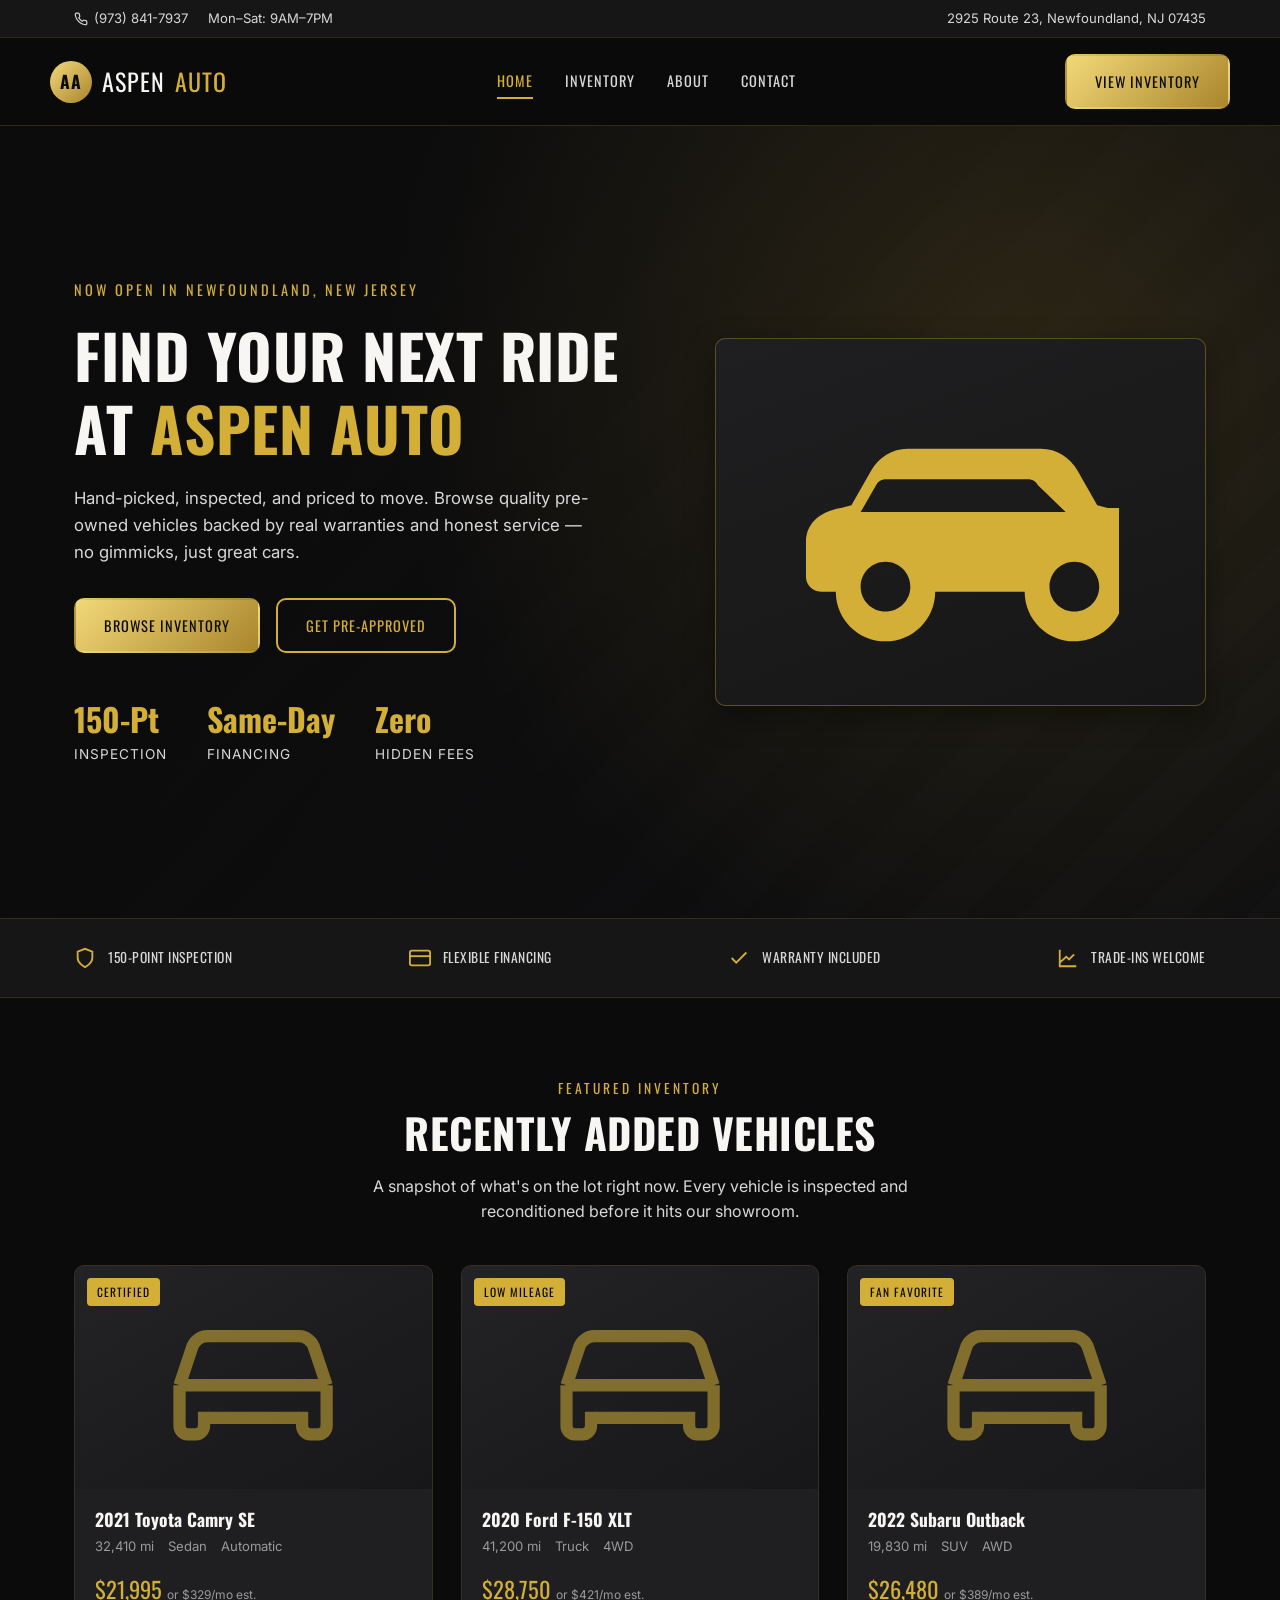
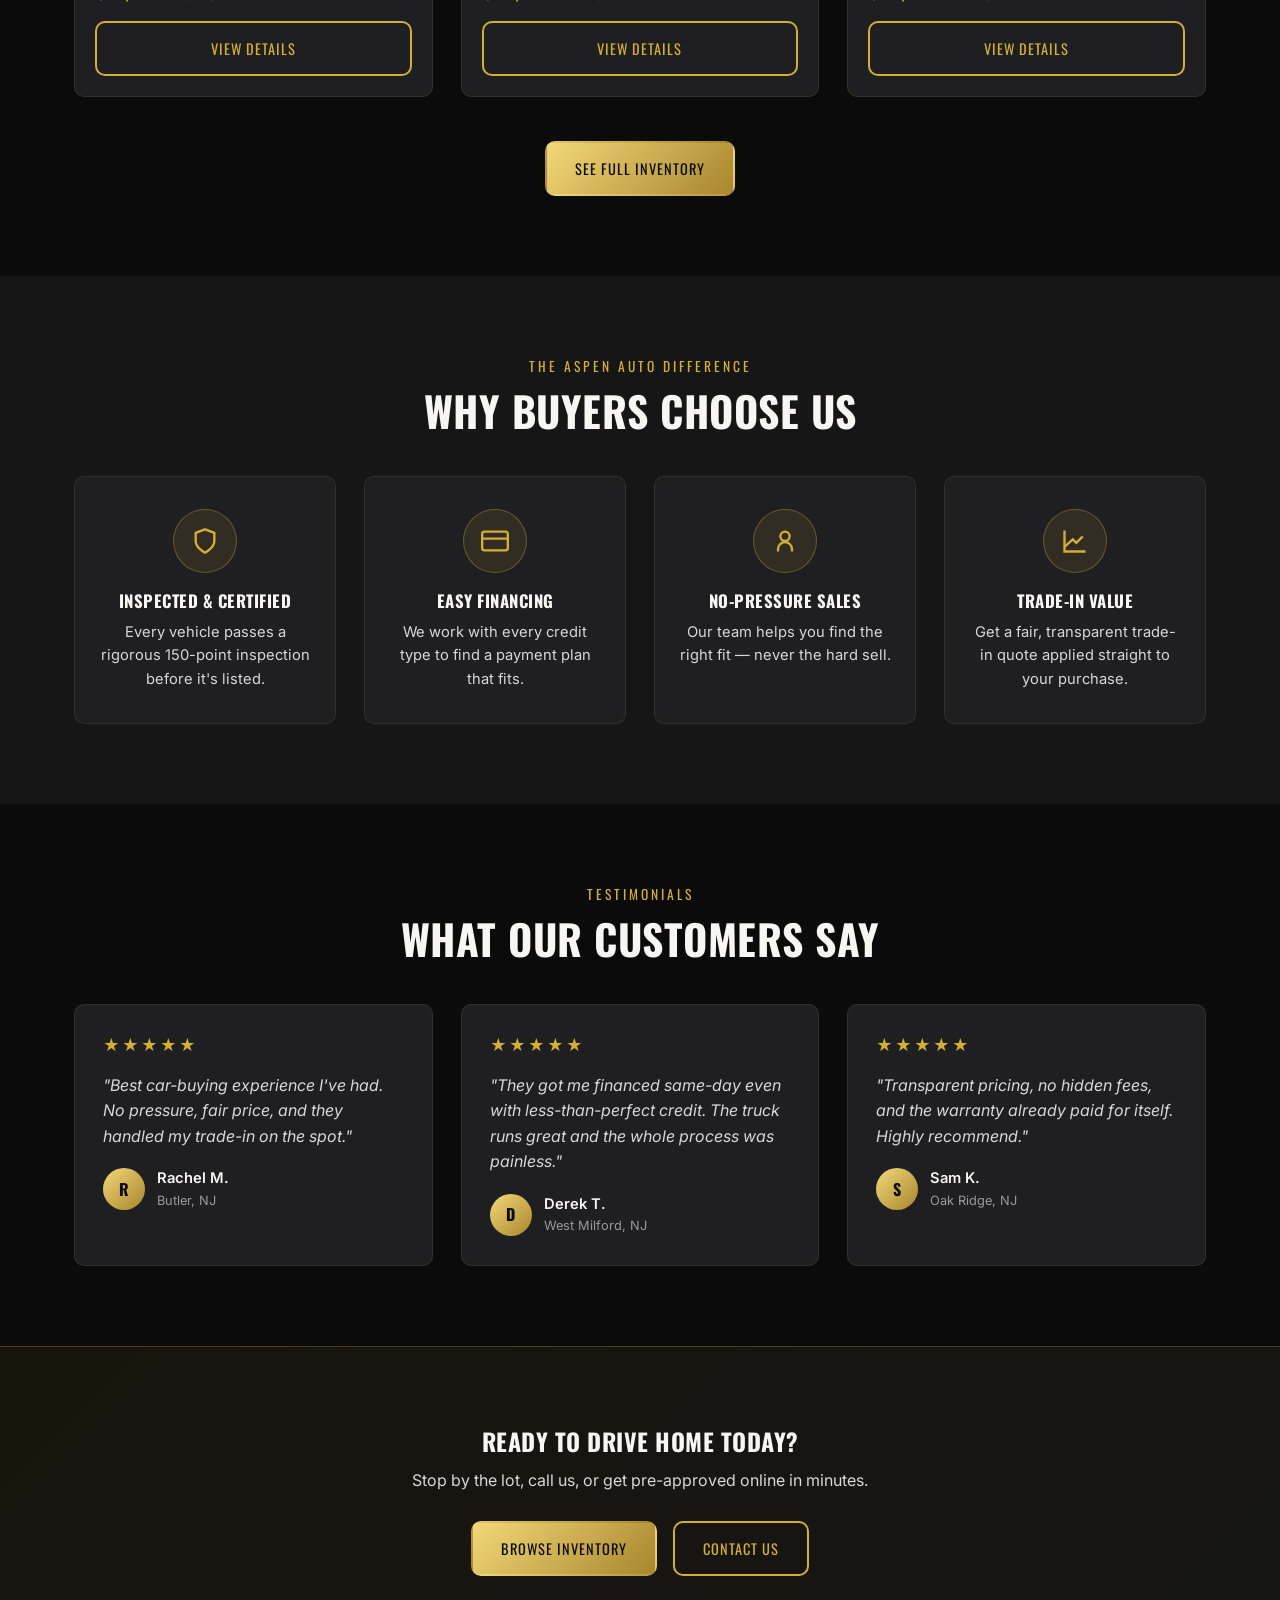
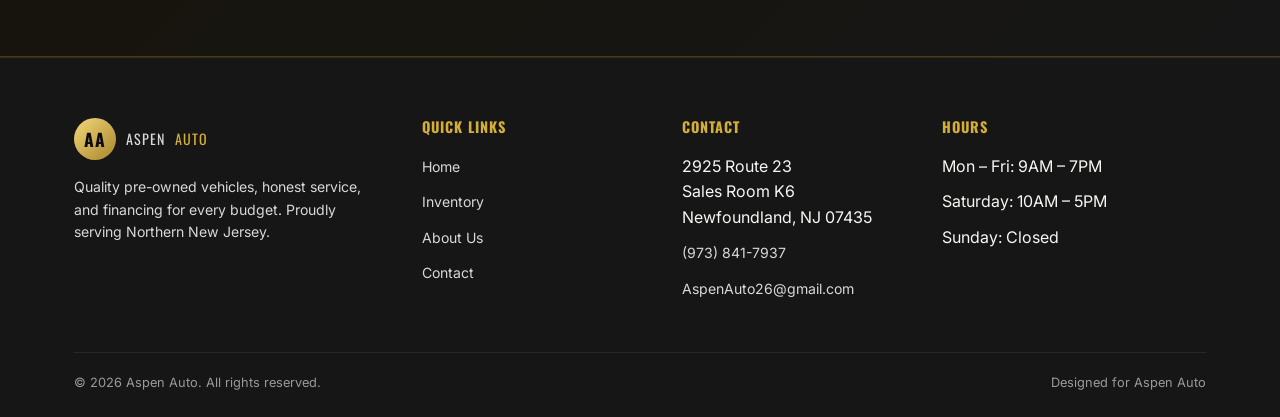
==== commit 3d29f91c: "Update to real business address and correct business age Replace the Aspen, CO placeholder address w" ====
--- a/index.html
+++ b/index.html
@@ -22,7 +22,7 @@
           <span>Mon–Sat: 9AM–7PM</span>
         </div>
         <div class="top-bar-links">
-          <span>123 Main Street, Aspen, CO 81611</span>
+          <span>2925 Route 23, Newfoundland, NJ 07435</span>
         </div>
       </div>
     </div>
@@ -52,7 +52,7 @@
     <section class="hero">
       <div class="container">
         <div class="hero-copy">
-          <span class="hero-eyebrow">Aspen, Colorado's Trusted Dealer</span>
+          <span class="hero-eyebrow">Now Open in Newfoundland, New Jersey</span>
           <h1>Find Your Next Ride <br>at <span class="accent">Aspen Auto</span></h1>
           <p>Hand-picked, inspected, and priced to move. Browse quality pre-owned vehicles backed by real warranties and honest service &mdash; no gimmicks, just great cars.</p>
           <div class="hero-actions">
@@ -60,9 +60,9 @@
             <a href="contact.html" class="btn btn-outline">Get Pre-Approved</a>
           </div>
           <div class="hero-stats">
-            <div><strong>500+</strong><span>Cars Sold</span></div>
-            <div><strong>4.9<span style="color:var(--gold)">&#9733;</span></strong><span>Customer Rating</span></div>
-            <div><strong>15+</strong><span>Years in Business</span></div>
+            <div><strong>150-Pt</strong><span>Inspection</span></div>
+            <div><strong>Same-Day</strong><span>Financing</span></div>
+            <div><strong>Zero</strong><span>Hidden Fees</span></div>
           </div>
         </div>
         <div class="hero-visual">
@@ -206,15 +206,15 @@
             <p class="quote">"Best car-buying experience I've had. No pressure, fair price, and they handled my trade-in on the spot."</p>
             <div class="testimonial-author">
               <div class="author-avatar">R</div>
-              <div><div class="author-name">Rachel M.</div><div class="author-role">Glenwood Springs, CO</div></div>
+              <div><div class="author-name">Rachel M.</div><div class="author-role">Butler, NJ</div></div>
             </div>
           </div>
           <div class="card testimonial-card">
             <div class="stars">&#9733;&#9733;&#9733;&#9733;&#9733;</div>
-            <p class="quote">"They got me financed same-day even with less-than-perfect credit. Truck runs great a year later."</p>
+            <p class="quote">"They got me financed same-day even with less-than-perfect credit. The truck runs great and the whole process was painless."</p>
             <div class="testimonial-author">
               <div class="author-avatar">D</div>
-              <div><div class="author-name">Derek T.</div><div class="author-role">Aspen, CO</div></div>
+              <div><div class="author-name">Derek T.</div><div class="author-role">West Milford, NJ</div></div>
             </div>
           </div>
           <div class="card testimonial-card">
@@ -222,7 +222,7 @@
             <p class="quote">"Transparent pricing, no hidden fees, and the warranty already paid for itself. Highly recommend."</p>
             <div class="testimonial-author">
               <div class="author-avatar">S</div>
-              <div><div class="author-name">Sam K.</div><div class="author-role">Basalt, CO</div></div>
+              <div><div class="author-name">Sam K.</div><div class="author-role">Oak Ridge, NJ</div></div>
             </div>
           </div>
         </div>
@@ -249,7 +249,7 @@
           <a href="index.html" class="logo" style="margin-bottom:16px;">
             <span class="mark">AA</span> Aspen <span class="accent">Auto</span>
           </a>
-          <p>Quality pre-owned vehicles, honest service, and financing for every budget. Serving the Roaring Fork Valley since 2011.</p>
+          <p>Quality pre-owned vehicles, honest service, and financing for every budget. Proudly serving Northern New Jersey.</p>
         </div>
         <div class="footer-col">
           <h4>Quick Links</h4>
@@ -263,7 +263,7 @@
         <div class="footer-col">
           <h4>Contact</h4>
           <ul>
-            <li>123 Main Street<br>Aspen, CO 81611</li>
+            <li>2925 Route 23<br>Sales Room K6<br>Newfoundland, NJ 07435</li>
             <li><a href="tel:19738417937">(973) 841-7937</a></li>
             <li><a href="mailto:AspenAuto26@gmail.com">AspenAuto26@gmail.com</a></li>
           </ul>
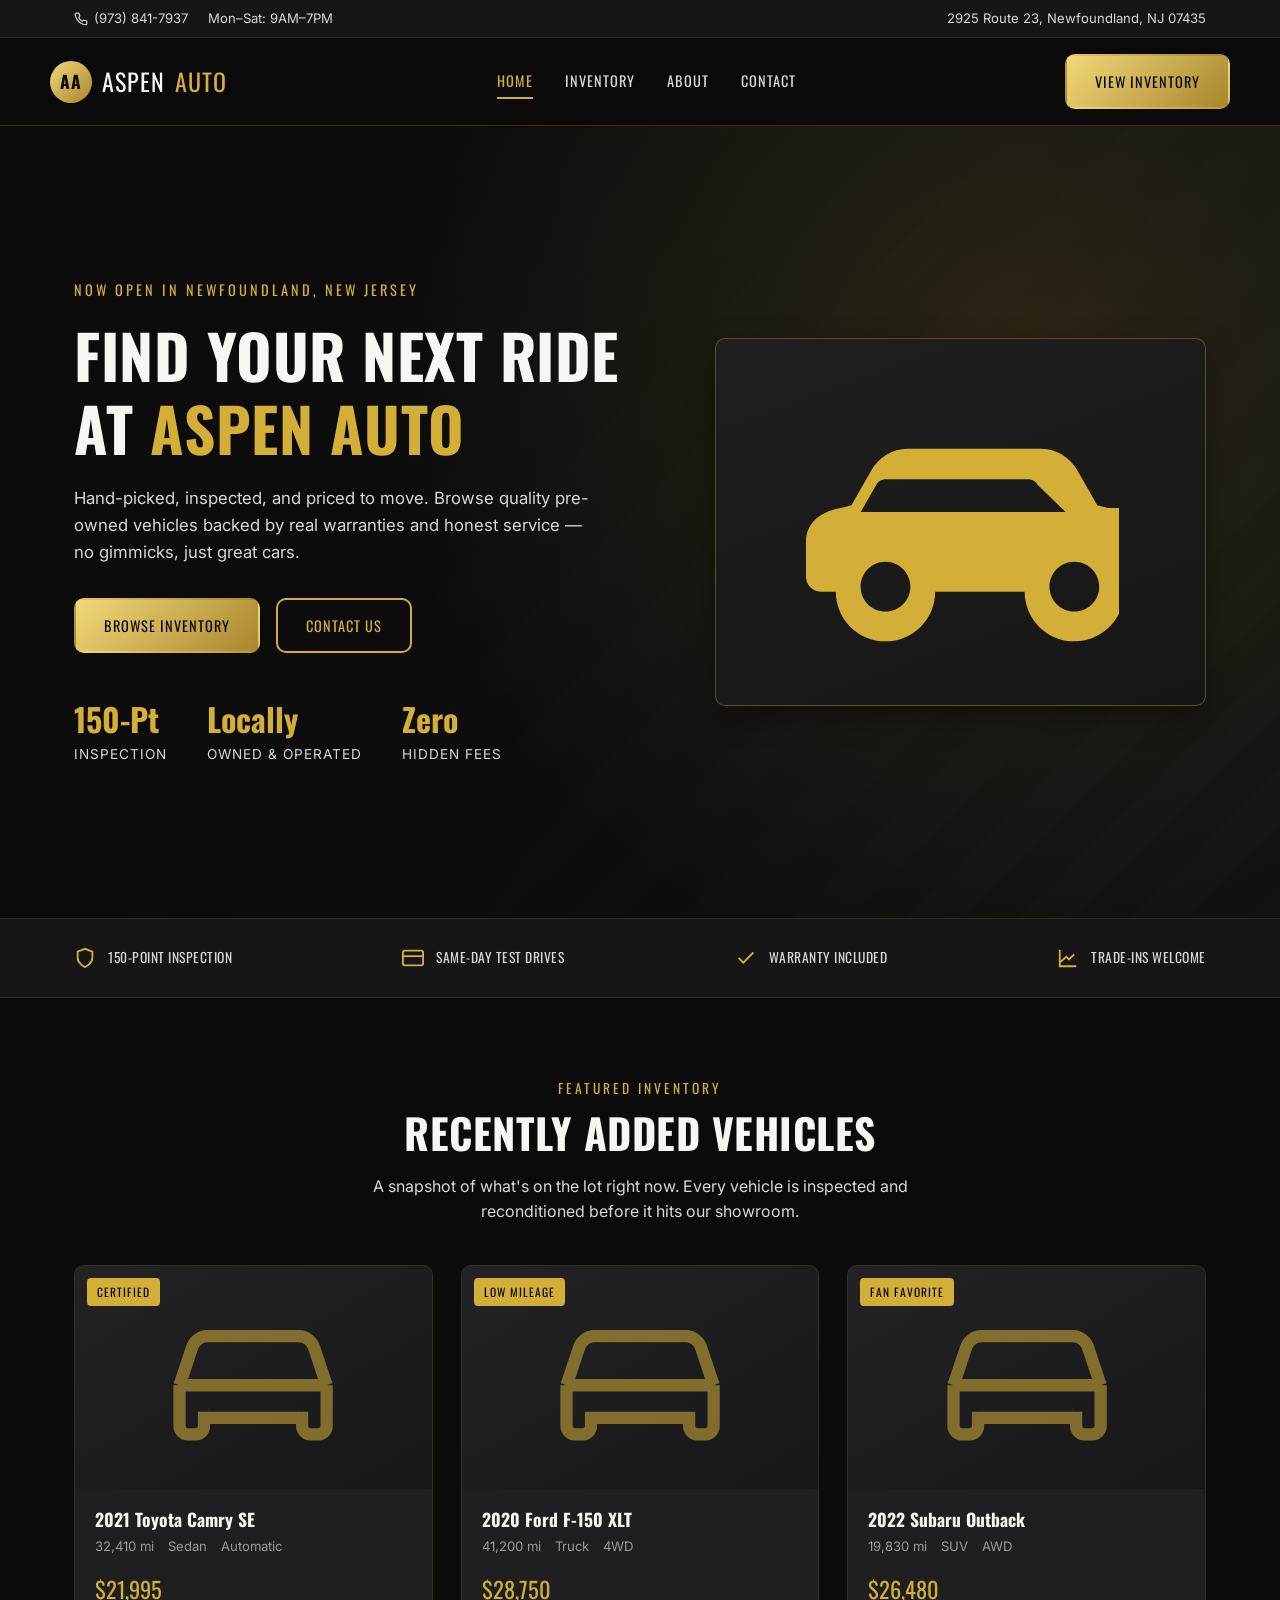
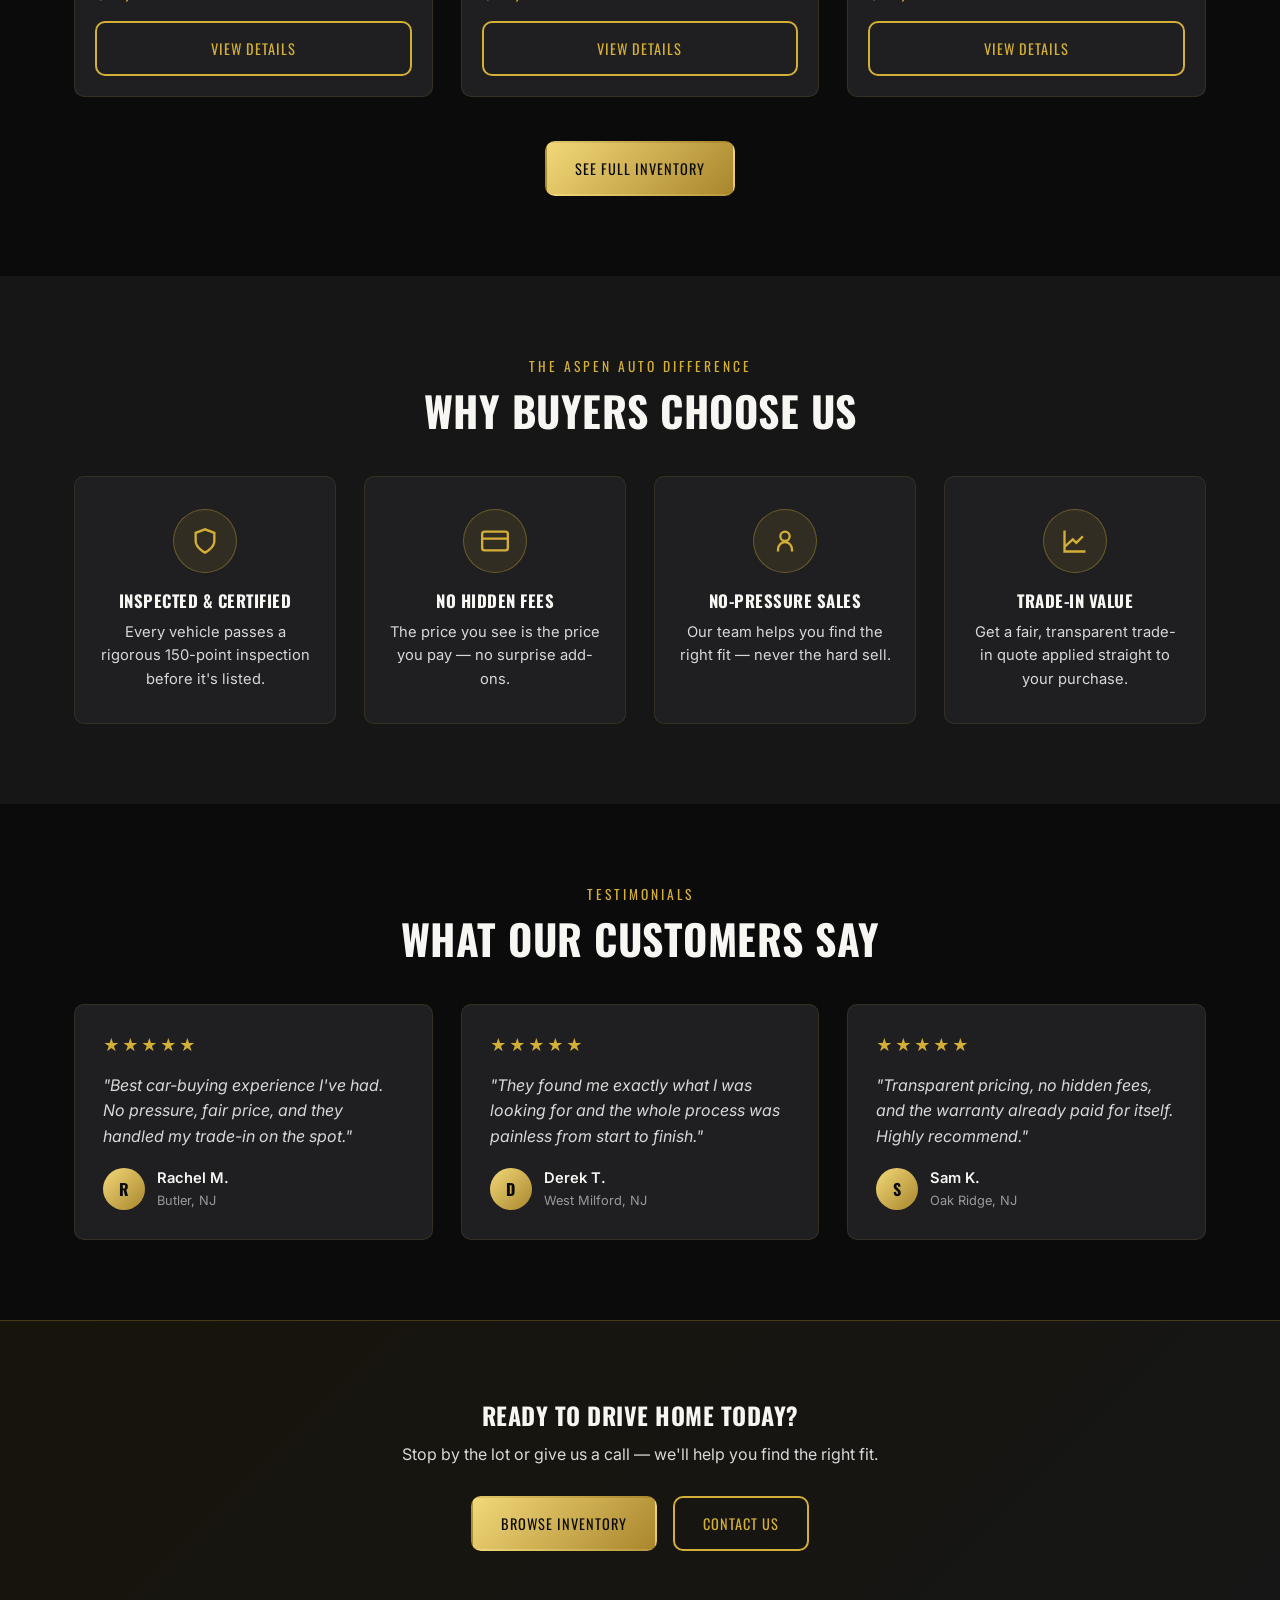
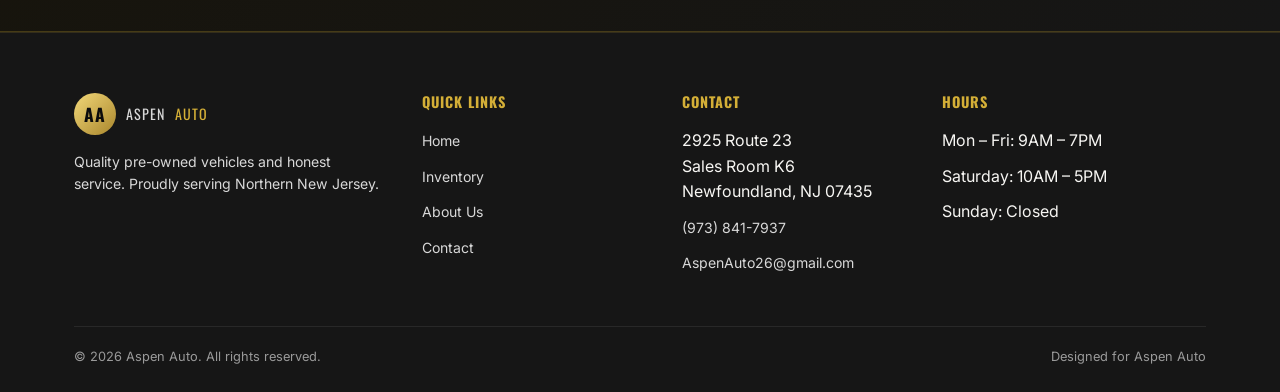
==== commit ff689ac2: "Remove financing/pre-approval claims (not offered yet) Drop all references to financing, pre-approva" ====
--- a/index.html
+++ b/index.html
@@ -4,7 +4,7 @@
   <meta charset="UTF-8">
   <meta name="viewport" content="width=device-width, initial-scale=1.0">
   <title>Aspen Auto | Quality Pre-Owned Vehicles</title>
-  <meta name="description" content="Aspen Auto is your trusted source for quality pre-owned vehicles. Browse our inventory, get financed, and drive home today.">
+  <meta name="description" content="Aspen Auto is your trusted source for quality pre-owned vehicles in Newfoundland, NJ. Browse our inventory and drive home today.">
   <link rel="preconnect" href="https://fonts.googleapis.com">
   <link href="https://fonts.googleapis.com/css2?family=Oswald:wght@500;600;700&family=Inter:wght@400;500;600&display=swap" rel="stylesheet">
   <link rel="stylesheet" href="css/style.css">
@@ -57,11 +57,11 @@
           <p>Hand-picked, inspected, and priced to move. Browse quality pre-owned vehicles backed by real warranties and honest service &mdash; no gimmicks, just great cars.</p>
           <div class="hero-actions">
             <a href="inventory.html" class="btn btn-primary">Browse Inventory</a>
-            <a href="contact.html" class="btn btn-outline">Get Pre-Approved</a>
+            <a href="contact.html" class="btn btn-outline">Contact Us</a>
           </div>
           <div class="hero-stats">
             <div><strong>150-Pt</strong><span>Inspection</span></div>
-            <div><strong>Same-Day</strong><span>Financing</span></div>
+            <div><strong>Locally</strong><span>Owned &amp; Operated</span></div>
             <div><strong>Zero</strong><span>Hidden Fees</span></div>
           </div>
         </div>
@@ -82,7 +82,7 @@
         </div>
         <div class="trust-item">
           <svg viewBox="0 0 24 24" fill="none" stroke="currentColor" stroke-width="2"><rect x="1" y="4" width="22" height="16" rx="2"/><line x1="1" y1="10" x2="23" y2="10"/></svg>
-          Flexible Financing
+          Same-Day Test Drives
         </div>
         <div class="trust-item">
           <svg viewBox="0 0 24 24" fill="none" stroke="currentColor" stroke-width="2"><path d="M20 6L9 17l-5-5"/></svg>
@@ -113,7 +113,7 @@
             <div class="vehicle-info">
               <h3>2021 Toyota Camry SE</h3>
               <div class="vehicle-meta"><span>32,410 mi</span><span>Sedan</span><span>Automatic</span></div>
-              <div class="vehicle-price">$21,995 <span>or $329/mo est.</span></div>
+              <div class="vehicle-price">$21,995</div>
               <a href="inventory.html" class="btn btn-outline btn-block">View Details</a>
             </div>
           </div>
@@ -126,7 +126,7 @@
             <div class="vehicle-info">
               <h3>2020 Ford F-150 XLT</h3>
               <div class="vehicle-meta"><span>41,200 mi</span><span>Truck</span><span>4WD</span></div>
-              <div class="vehicle-price">$28,750 <span>or $421/mo est.</span></div>
+              <div class="vehicle-price">$28,750</div>
               <a href="inventory.html" class="btn btn-outline btn-block">View Details</a>
             </div>
           </div>
@@ -139,7 +139,7 @@
             <div class="vehicle-info">
               <h3>2022 Subaru Outback</h3>
               <div class="vehicle-meta"><span>19,830 mi</span><span>SUV</span><span>AWD</span></div>
-              <div class="vehicle-price">$26,480 <span>or $389/mo est.</span></div>
+              <div class="vehicle-price">$26,480</div>
               <a href="inventory.html" class="btn btn-outline btn-block">View Details</a>
             </div>
           </div>
@@ -171,8 +171,8 @@
             <div class="feature-icon">
               <svg viewBox="0 0 24 24" fill="none" stroke="currentColor" stroke-width="2"><rect x="1" y="4" width="22" height="16" rx="2"/><line x1="1" y1="10" x2="23" y2="10"/></svg>
             </div>
-            <h3>Easy Financing</h3>
-            <p>We work with every credit type to find a payment plan that fits.</p>
+            <h3>No Hidden Fees</h3>
+            <p>The price you see is the price you pay &mdash; no surprise add-ons.</p>
           </div>
           <div class="card feature-card">
             <div class="feature-icon">
@@ -211,7 +211,7 @@
           </div>
           <div class="card testimonial-card">
             <div class="stars">&#9733;&#9733;&#9733;&#9733;&#9733;</div>
-            <p class="quote">"They got me financed same-day even with less-than-perfect credit. The truck runs great and the whole process was painless."</p>
+            <p class="quote">"They found me exactly what I was looking for and the whole process was painless from start to finish."</p>
             <div class="testimonial-author">
               <div class="author-avatar">D</div>
               <div><div class="author-name">Derek T.</div><div class="author-role">West Milford, NJ</div></div>
@@ -233,7 +233,7 @@
     <section class="cta-banner">
       <div class="container">
         <h2>Ready to Drive Home Today?</h2>
-        <p>Stop by the lot, call us, or get pre-approved online in minutes.</p>
+        <p>Stop by the lot or give us a call &mdash; we'll help you find the right fit.</p>
         <div class="cta-actions">
           <a href="inventory.html" class="btn btn-primary">Browse Inventory</a>
           <a href="contact.html" class="btn btn-outline">Contact Us</a>
@@ -249,7 +249,7 @@
           <a href="index.html" class="logo" style="margin-bottom:16px;">
             <span class="mark">AA</span> Aspen <span class="accent">Auto</span>
           </a>
-          <p>Quality pre-owned vehicles, honest service, and financing for every budget. Proudly serving Northern New Jersey.</p>
+          <p>Quality pre-owned vehicles and honest service. Proudly serving Northern New Jersey.</p>
         </div>
         <div class="footer-col">
           <h4>Quick Links</h4>
